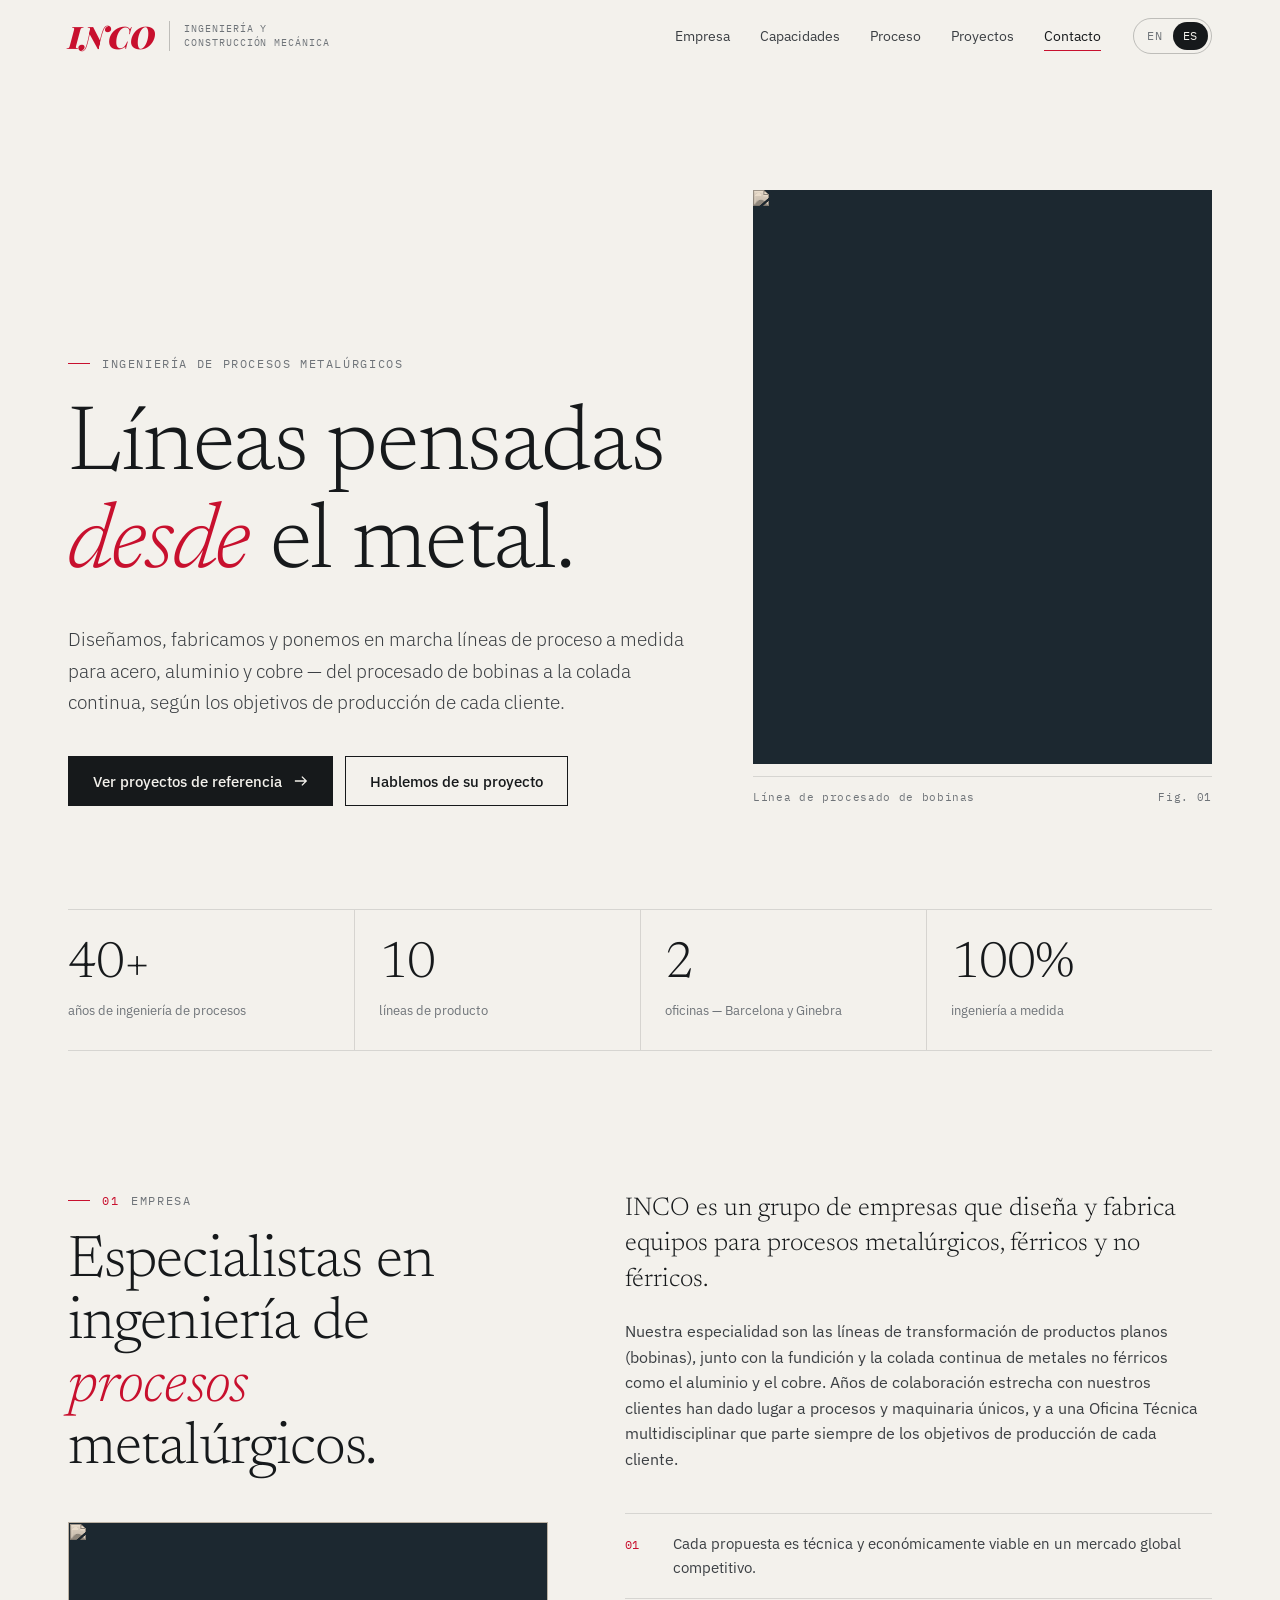
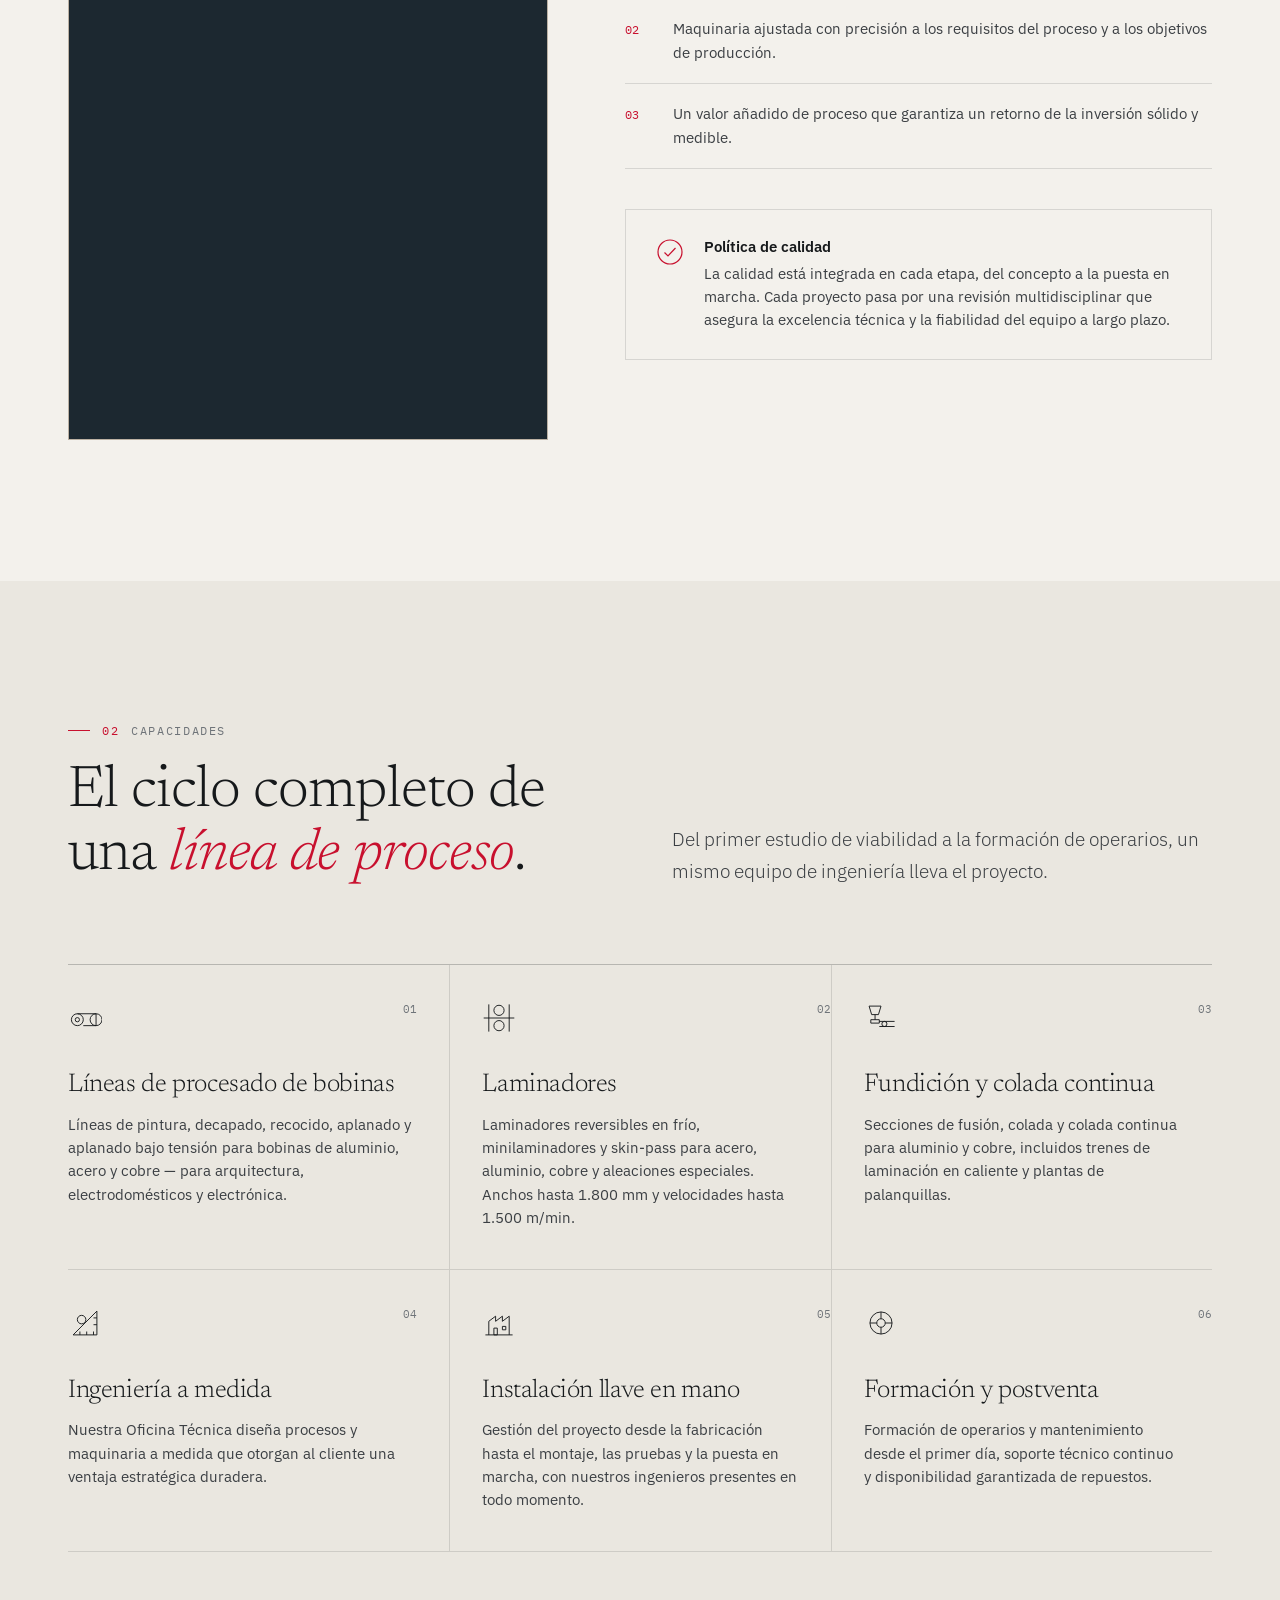
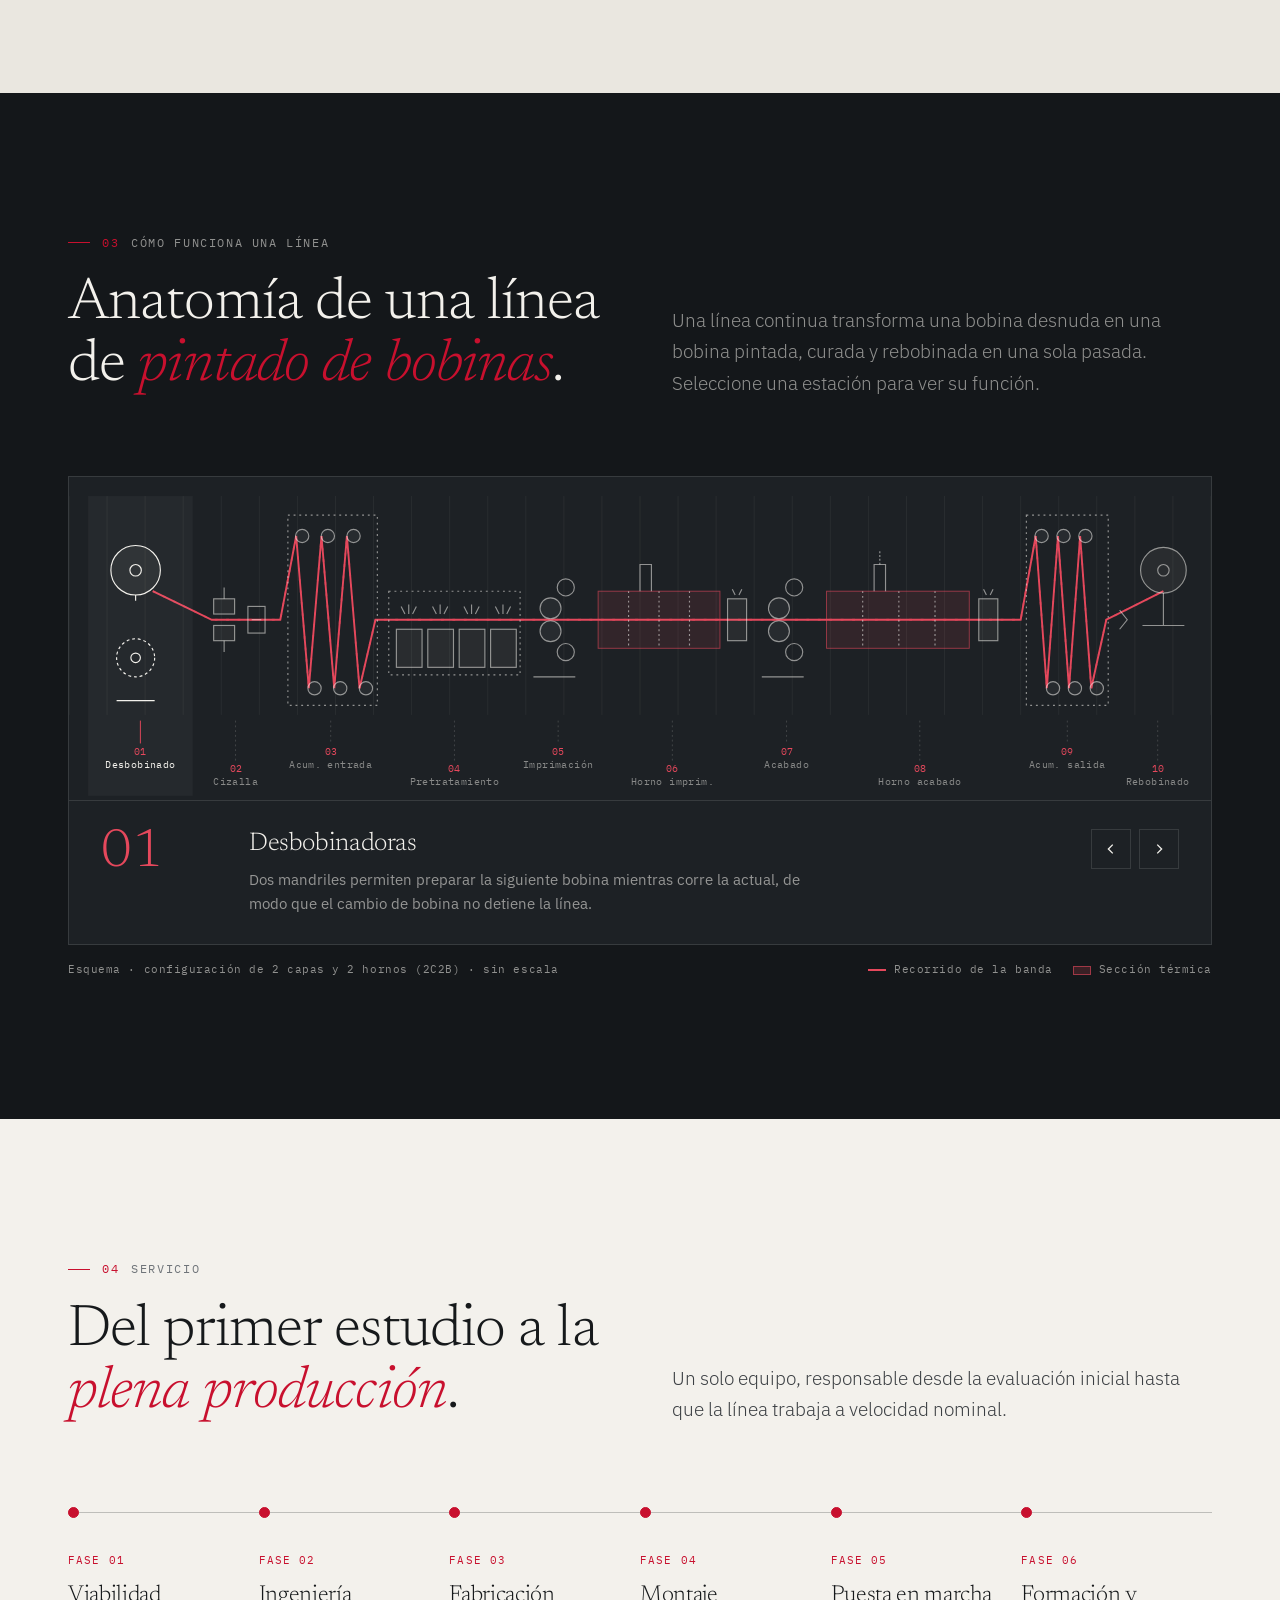
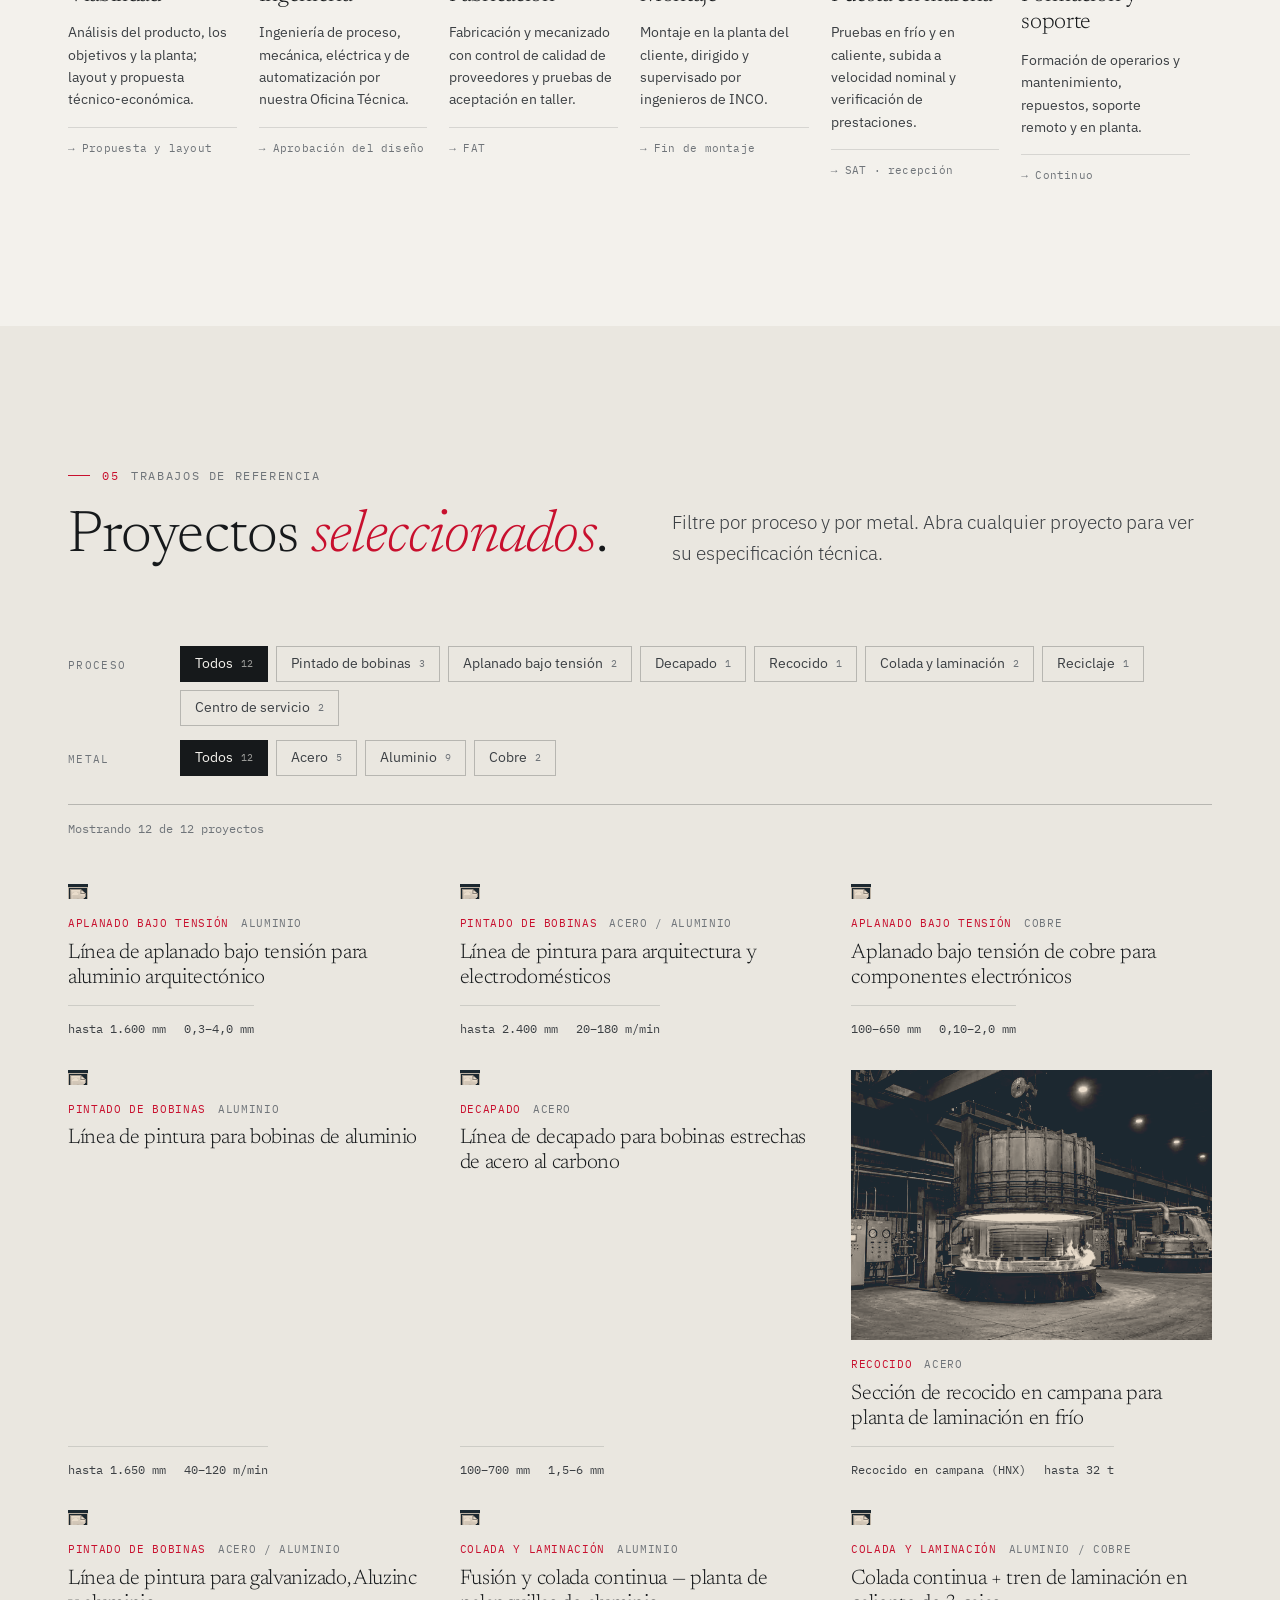
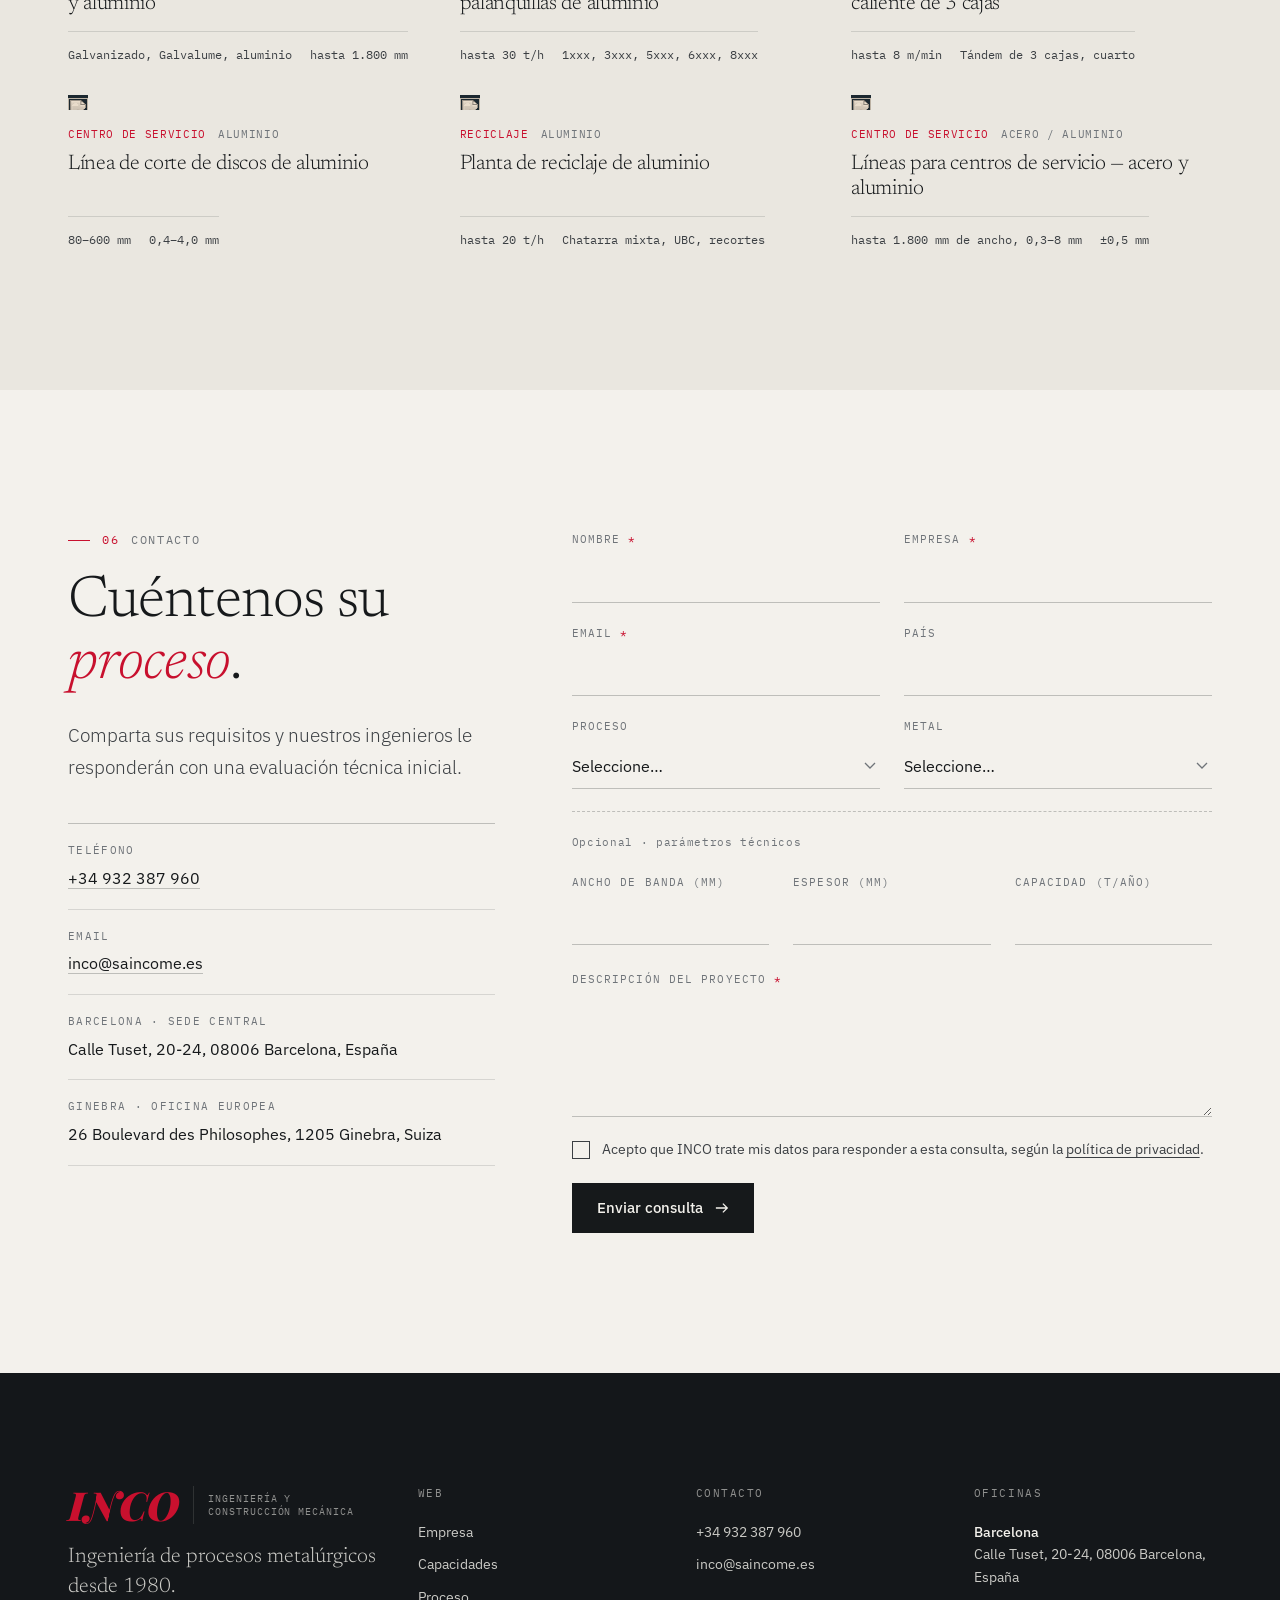
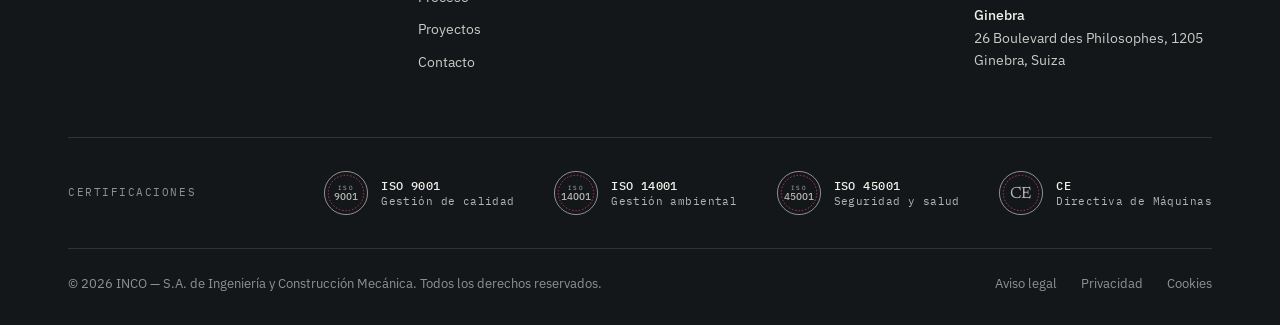
==== es/index.html @ 67f128a5 "Redesign INCO site: separate EN/ES pages, red logo, process schema, service timeline, project filter" ====
<!doctype html>
<html lang="es">
<head>
<meta charset="utf-8">
<meta name="viewport" content="width=device-width, initial-scale=1">
<title>INCO — Ingeniería de procesos metalúrgicos</title>
<meta name="description" content="INCO diseña y fabrica líneas a medida para metales férricos y no férricos: procesado de bobinas, laminación, fundición y colada continua. Barcelona · Ginebra.">
<meta name="robots" content="noindex, nofollow, noarchive">
<meta name="theme-color" content="#F3F1EC">
<meta name="author" content="S.A. de Ingeniería y Construcción Mecánica">
<link rel="alternate" hreflang="en" href="https://marcosdagama.github.io/inco-metal/">
<link rel="alternate" hreflang="es" href="https://marcosdagama.github.io/inco-metal/es/">
<link rel="alternate" hreflang="x-default" href="https://marcosdagama.github.io/inco-metal/">
<meta property="og:type" content="website">
<meta property="og:site_name" content="INCO">
<meta property="og:title" content="INCO — Ingeniería de procesos metalúrgicos">
<meta property="og:description" content="INCO diseña y fabrica líneas a medida para metales férricos y no férricos: procesado de bobinas, laminación, fundición y colada continua. Barcelona · Ginebra.">
<meta property="og:url" content="https://marcosdagama.github.io/inco-metal/es/">
<meta property="og:image" content="https://marcosdagama.github.io/inco-metal/assets/img/og.png">
<meta property="og:image:width" content="1200">
<meta property="og:image:height" content="630">
<meta property="og:locale" content="es_ES">
<meta property="og:locale:alternate" content="en_GB">
<meta name="twitter:card" content="summary_large_image">
<link rel="icon" href="../assets/img/favicon.svg" type="image/svg+xml">
<link rel="preload" href="../assets/fonts/playfair-display-latin-900-italic.woff2" as="font" type="font/woff2" crossorigin>
<link rel="preload" href="../assets/fonts/newsreader-latin-300-normal.woff2" as="font" type="font/woff2" crossorigin>
<link rel="preload" href="../assets/fonts/ibm-plex-sans-latin-400-normal.woff2" as="font" type="font/woff2" crossorigin>
<link rel="stylesheet" href="../assets/css/site.css">
</head>

<body>
<a class="sr" href="#main">Saltar al contenido</a>
<header class="hdr">
  <div class="wrap">
    <a class="brand" href="index.html" aria-label="INCO — home"><b>INCO</b><i aria-hidden="true"></i><span>Ingeniería y<br>Construcción Mecánica</span></a>
    <ul class="nav"><li><a href="#company">Empresa</a></li><li><a href="#capabilities">Capacidades</a></li><li><a href="#process">Proceso</a></li><li><a href="#projects">Proyectos</a></li><li><a href="#contact">Contacto</a></li></ul>
    <div class="lang" role="group" aria-label="Language"><a href="../index.html" hreflang="en" lang="en" data-setlang="en">EN</a><a href="#" hreflang="es" lang="es" data-setlang="es" aria-current="true">ES</a></div>
    <button class="menu-btn" aria-expanded="false" aria-label="Menú"><i></i></button>
  </div>
</header>

<main id="main">

<section class="hero" id="top">
  <div class="wrap">
    <div class="hero-grid">
      <div class="rv">
        <p class="eyebrow">Ingeniería de procesos metalúrgicos</p>
        <h1>Líneas pensadas <em>desde</em> el metal.</h1>
        <p class="lede">Diseñamos, fabricamos y ponemos en marcha líneas de proceso a medida para acero, aluminio y cobre — del procesado de bobinas a la colada continua, según los objetivos de producción de cada cliente.</p>
        <div class="cta">
          <a class="btn btn-dark" href="#projects">Ver proyectos de referencia <svg viewBox="0 0 16 16" aria-hidden="true"><path d="M1 8h13M9 3l5 5-5 5"/></svg></a>
          <a class="btn btn-line" href="#contact">Hablemos de su proyecto</a>
        </div>
      </div>
      <figure class="hero-fig rv">
        <div class="duo"><img src="https://www.meadmetals.com/hubfs/230823_MEAD-CAMP_Blog4Images_1200x628_2.jpg" alt="Línea de procesado de bobinas" fetchpriority="high"></div>
        <figcaption class="fig-cap"><span>Línea de procesado de bobinas</span><span>Fig. 01</span></figcaption>
      </figure>
    </div>
    <div class="stats rv"><div class="stat"><b>40+</b><span>años de ingeniería de procesos</span></div><div class="stat"><b>10</b><span>líneas de producto</span></div><div class="stat"><b>2</b><span>oficinas — Barcelona y Ginebra</span></div><div class="stat"><b>100%</b><span>ingeniería a medida</span></div></div>
  </div>
</section>

<section id="company">
  <div class="wrap">
    <div class="about">
      <div class="rv">
        <p class="eyebrow"><span class="n">01</span> Empresa</p>
        <h2 style="margin:22px 0 40px">Especialistas en ingeniería de <em>procesos</em> metalúrgicos.</h2>
        <div class="duo"><img src="https://images.unsplash.com/photo-1504328345606-18bbc8c9d7d1?w=1200&q=80&fit=crop" alt="" loading="lazy"></div>
      </div>
      <div class="about-txt rv">
        <p>INCO es un grupo de empresas que diseña y fabrica equipos para procesos metalúrgicos, férricos y no férricos.</p><p>Nuestra especialidad son las líneas de transformación de productos planos (bobinas), junto con la fundición y la colada continua de metales no férricos como el aluminio y el cobre. Años de colaboración estrecha con nuestros clientes han dado lugar a procesos y maquinaria únicos, y a una Oficina Técnica multidisciplinar que parte siempre de los objetivos de producción de cada cliente.</p>
        <ul class="principles"><li><span>01</span>Cada propuesta es técnica y económicamente viable en un mercado global competitivo.</li><li><span>02</span>Maquinaria ajustada con precisión a los requisitos del proceso y a los objetivos de producción.</li><li><span>03</span>Un valor añadido de proceso que garantiza un retorno de la inversión sólido y medible.</li></ul>
        <div class="quality"><svg viewBox="0 0 28 28" aria-hidden="true"><circle cx="14" cy="14" r="12"/><path d="M8.5 14.5l3.5 3.5 7.5-8"/></svg><div><h3>Política de calidad</h3><p>La calidad está integrada en cada etapa, del concepto a la puesta en marcha. Cada proyecto pasa por una revisión multidisciplinar que asegura la excelencia técnica y la fiabilidad del equipo a largo plazo.</p></div></div>
      </div>
    </div>
  </div>
</section>

<section id="capabilities" class="alt">
  <div class="wrap">
    <div class="sec-head rv">
      <div><p class="eyebrow"><span class="n">02</span> Capacidades</p><h2>El ciclo completo de una <em>línea de proceso</em>.</h2></div>
      <p class="lede">Del primer estudio de viabilidad a la formación de operarios, un mismo equipo de ingeniería lleva el proyecto.</p>
    </div>
    <div class="caps"><article class="cap rv"><span class="num">01</span><svg viewBox="0 0 40 40" aria-hidden="true"><circle cx="11" cy="22" r="7"/><circle cx="11" cy="22" r="2.5"/><path d="M11 15h22M33 15v14M18 29h15"/><circle cx="33" cy="22" r="7"/></svg><h3>Líneas de procesado de bobinas</h3><p>Líneas de pintura, decapado, recocido, aplanado y aplanado bajo tensión para bobinas de aluminio, acero y cobre — para arquitectura, electrodomésticos y electrónica.</p></article><article class="cap rv"><span class="num">02</span><svg viewBox="0 0 40 40" aria-hidden="true"><circle cx="20" cy="11" r="6"/><circle cx="20" cy="29" r="6"/><path d="M2 20h36"/><path d="M8 4v32M32 4v32"/></svg><h3>Laminadores</h3><p>Laminadores reversibles en frío, minilaminadores y skin-pass para acero, aluminio, cobre y aleaciones especiales. Anchos hasta 1.800 mm y velocidades hasta 1.500 m/min.</p></article><article class="cap rv"><span class="num">03</span><svg viewBox="0 0 40 40" aria-hidden="true"><path d="M6 6h14l-3 10H9z"/><path d="M13 16v6"/><path d="M8 22h10v4H8z"/><path d="M18 24h18M18 30h18"/><circle cx="24" cy="27" r="3"/></svg><h3>Fundición y colada continua</h3><p>Secciones de fusión, colada y colada continua para aluminio y cobre, incluidos trenes de laminación en caliente y plantas de palanquillas.</p></article><article class="cap rv"><span class="num">04</span><svg viewBox="0 0 40 40" aria-hidden="true"><path d="M6 34L34 6"/><path d="M6 34h28V6"/><path d="M14 34v-4M22 34v-4M30 34v-4M34 14h-4M34 22h-4"/><circle cx="16" cy="16" r="5"/></svg><h3>Ingeniería a medida</h3><p>Nuestra Oficina Técnica diseña procesos y maquinaria a medida que otorgan al cliente una ventaja estratégica duradera.</p></article><article class="cap rv"><span class="num">05</span><svg viewBox="0 0 40 40" aria-hidden="true"><path d="M4 34h32"/><path d="M8 34V18l8-6v6l8-6v6l8-6v22"/><path d="M14 26h4v8h-4zM24 24h4v4h-4z"/></svg><h3>Instalación llave en mano</h3><p>Gestión del proyecto desde la fabricación hasta el montaje, las pruebas y la puesta en marcha, con nuestros ingenieros presentes en todo momento.</p></article><article class="cap rv"><span class="num">06</span><svg viewBox="0 0 40 40" aria-hidden="true"><circle cx="20" cy="20" r="13"/><circle cx="20" cy="20" r="5"/><path d="M20 7v8M20 25v8M7 20h8M25 20h8"/></svg><h3>Formación y postventa</h3><p>Formación de operarios y mantenimiento desde el primer día, soporte técnico continuo y disponibilidad garantizada de repuestos.</p></article></div>
  </div>
</section>

<section id="process" class="dark">
  <div class="wrap">
    <div class="sec-head rv">
      <div><p class="eyebrow"><span class="n">03</span> Cómo funciona una línea</p><h2>Anatomía de una línea de <em>pintado de bobinas</em>.</h2></div>
      <p class="lede">Una línea continua transforma una bobina desnuda en una bobina pintada, curada y rebobinada en una sola pasada. Seleccione una estación para ver su función.</p>
    </div>
    <div class="schema-wrap rv">
      <div class="schema-scroll">
<svg class="schema" viewBox="0 0 1200 340" role="group" aria-label="Anatomía de una línea de pintado de bobinas.">
<line class="grid" x1="0" y1="20" x2="0" y2="250"/>
<line class="grid" x1="40" y1="20" x2="40" y2="250"/>
<line class="grid" x1="80" y1="20" x2="80" y2="250"/>
<line class="grid" x1="120" y1="20" x2="120" y2="250"/>
<line class="grid" x1="160" y1="20" x2="160" y2="250"/>
<line class="grid" x1="200" y1="20" x2="200" y2="250"/>
<line class="grid" x1="240" y1="20" x2="240" y2="250"/>
<line class="grid" x1="280" y1="20" x2="280" y2="250"/>
<line class="grid" x1="320" y1="20" x2="320" y2="250"/>
<line class="grid" x1="360" y1="20" x2="360" y2="250"/>
<line class="grid" x1="400" y1="20" x2="400" y2="250"/>
<line class="grid" x1="440" y1="20" x2="440" y2="250"/>
<line class="grid" x1="480" y1="20" x2="480" y2="250"/>
<line class="grid" x1="520" y1="20" x2="520" y2="250"/>
<line class="grid" x1="560" y1="20" x2="560" y2="250"/>
<line class="grid" x1="600" y1="20" x2="600" y2="250"/>
<line class="grid" x1="640" y1="20" x2="640" y2="250"/>
<line class="grid" x1="680" y1="20" x2="680" y2="250"/>
<line class="grid" x1="720" y1="20" x2="720" y2="250"/>
<line class="grid" x1="760" y1="20" x2="760" y2="250"/>
<line class="grid" x1="800" y1="20" x2="800" y2="250"/>
<line class="grid" x1="840" y1="20" x2="840" y2="250"/>
<line class="grid" x1="880" y1="20" x2="880" y2="250"/>
<line class="grid" x1="920" y1="20" x2="920" y2="250"/>
<line class="grid" x1="960" y1="20" x2="960" y2="250"/>
<line class="grid" x1="1000" y1="20" x2="1000" y2="250"/>
<line class="grid" x1="1040" y1="20" x2="1040" y2="250"/>
<line class="grid" x1="1080" y1="20" x2="1080" y2="250"/>
<line class="grid" x1="1120" y1="20" x2="1120" y2="250"/>
<line class="grid" x1="1160" y1="20" x2="1160" y2="250"/>
<line class="grid" x1="1200" y1="20" x2="1200" y2="250"/>
<path class="strip" d="M88,120 L150,150 L222,150 L238.7,62 L252.0,222 L265.3,62 L278.7,222 L292.0,62 L305.3,222 L322,150 L1000,150 L1015.8,62 L1027.5,222 L1039.2,62 L1050.8,222 L1062.5,62 L1074.2,222 L1090,150 L1150,120"/>
<path class="strip flow" d="M88,120 L150,150 L222,150 L238.7,62 L252.0,222 L265.3,62 L278.7,222 L292.0,62 L305.3,222 L322,150 L1000,150 L1015.8,62 L1027.5,222 L1039.2,62 L1050.8,222 L1062.5,62 L1074.2,222 L1090,150 L1150,120" stroke="#F3F1EC" stroke-opacity=".55" stroke-width="1.2"/>
<g class="st" tabindex="0" role="button" aria-pressed="false" data-name="Desbobinadoras" data-desc="Dos mandriles permiten preparar la siguiente bobina mientras corre la actual, de modo que el cambio de bobina no detiene la línea." aria-label="01. Desbobinadoras">
<rect class="hit" x="20" y="20" width="110" height="315"/>
<circle class="mach fill" cx="70" cy="98" r="26"/><circle class="mach" cx="70" cy="98" r="6"/><circle class="mach" cx="70" cy="190" r="20" stroke-dasharray="3 3"/><circle class="mach" cx="70" cy="190" r="5"/><path class="mach" d="M50,235 h40 M70,124 v6"/>
<line class="tick" x1="75.0" y1="256" x2="75.0" y2="280"/>
<text class="lbl-n" x="75.0" y="292" text-anchor="middle">01</text>
<text class="lbl" x="75.0" y="306" text-anchor="middle">Desbobinado</text>
</g>
<g class="st" tabindex="0" role="button" aria-pressed="false" data-name="Cizalla y unión" data-desc="La cola de una bobina se recorta y se une a la cabeza de la siguiente, creando una banda continua." aria-label="02. Cizalla y unión">
<rect class="hit" x="130" y="20" width="90" height="315"/>
<rect class="mach fill" x="152" y="128" width="22" height="16"/><rect class="mach fill" x="152" y="156" width="22" height="16"/><path class="mach" d="M163,116 v12 M163,172 v12"/><rect class="mach" x="188" y="136" width="18" height="28"/><path class="mach" d="M192,150 h10"/>
<line class="tick" x1="175.0" y1="256" x2="175.0" y2="298"/>
<text class="lbl-n" x="175.0" y="310" text-anchor="middle">02</text>
<text class="lbl" x="175.0" y="324" text-anchor="middle">Cizalla</text>
</g>
<g class="st" tabindex="0" role="button" aria-pressed="false" data-name="Acumulador de entrada" data-desc="Un almacén vertical de banda se llena durante la marcha y se vacía en los cambios de bobina, manteniendo constante la velocidad de proceso." aria-label="03. Acumulador de entrada">
<rect class="hit" x="220" y="20" width="110" height="315"/>
<rect class="mach" x="230" y="40" width="94" height="200" stroke-dasharray="2 4"/><circle class="mach fill" cx="245" cy="62" r="7"/><circle class="mach fill" cx="272" cy="62" r="7"/><circle class="mach fill" cx="299" cy="62" r="7"/><circle class="mach fill" cx="258" cy="222" r="7"/><circle class="mach fill" cx="285" cy="222" r="7"/><circle class="mach fill" cx="312" cy="222" r="7"/>
<line class="tick" x1="275.0" y1="256" x2="275.0" y2="280"/>
<text class="lbl-n" x="275.0" y="292" text-anchor="middle">03</text>
<text class="lbl" x="275.0" y="306" text-anchor="middle">Acum. entrada</text>
</g>
<g class="st" tabindex="0" role="button" aria-pressed="false" data-name="Limpieza y pretratamiento" data-desc="Desengrase alcalino, aclarado y capa de conversión química preparan la superficie para la adherencia de la pintura y la resistencia a la corrosión." aria-label="04. Limpieza y pretratamiento">
<rect class="hit" x="330" y="20" width="150" height="315"/>
<rect class="mach" x="336" y="120" width="138" height="88" stroke-dasharray="2 4"/><rect class="mach fill" x="344" y="160" width="27" height="40"/><path class="mach" d="M349,136 l4,8 M357,134 v10 M365,136 l-4,8"/><rect class="mach fill" x="377" y="160" width="27" height="40"/><path class="mach" d="M382,136 l4,8 M390,134 v10 M398,136 l-4,8"/><rect class="mach fill" x="410" y="160" width="27" height="40"/><path class="mach" d="M415,136 l4,8 M423,134 v10 M431,136 l-4,8"/><rect class="mach fill" x="443" y="160" width="27" height="40"/><path class="mach" d="M448,136 l4,8 M456,134 v10 M464,136 l-4,8"/>
<line class="tick" x1="405.0" y1="256" x2="405.0" y2="298"/>
<text class="lbl-n" x="405.0" y="310" text-anchor="middle">04</text>
<text class="lbl" x="405.0" y="324" text-anchor="middle">Pretratamiento</text>
</g>
<g class="st" tabindex="0" role="button" aria-pressed="false" data-name="Recubridor de imprimación" data-desc="Los recubridores de rodillos aplican imprimación en la cara superior y backer en el reverso, con espesor de película controlado." aria-label="05. Recubridor de imprimación">
<rect class="hit" x="480" y="20" width="68" height="315"/>
<circle class="mach fill" cx="506" cy="138" r="11"/><circle class="mach" cx="522" cy="116" r="9"/><circle class="mach fill" cx="506" cy="162" r="11"/><circle class="mach" cx="522" cy="184" r="9"/><path class="mach" d="M488,210 h44"/>
<line class="tick" x1="514.0" y1="256" x2="514.0" y2="280"/>
<text class="lbl-n" x="514.0" y="292" text-anchor="middle">05</text>
<text class="lbl" x="514.0" y="306" text-anchor="middle">Imprimación</text>
</g>
<g class="st" tabindex="0" role="button" aria-pressed="false" data-name="Horno de imprimación y enfriamiento" data-desc="Las zonas de convección curan la imprimación hasta una temperatura de metal precisa; después, un enfriamiento por agua baja la temperatura de la banda." aria-label="06. Horno de imprimación y enfriamiento">
<rect class="hit" x="548" y="20" width="172" height="315"/>
<rect class="heat" x="556" y="120" width="128" height="60"/><path class="mach" d="M588,120 v60" stroke-dasharray="2 3"/><path class="mach" d="M620,120 v60" stroke-dasharray="2 3"/><path class="mach" d="M652,120 v60" stroke-dasharray="2 3"/><rect class="mach fill" x="692" y="128" width="20" height="44"/><path class="mach" d="M697,118 l3,6 M707,118 l-3,6"/><path class="mach" d="M600,120 v-28 h12 v28" />
<line class="tick" x1="634.0" y1="256" x2="634.0" y2="298"/>
<text class="lbl-n" x="634.0" y="310" text-anchor="middle">06</text>
<text class="lbl" x="634.0" y="324" text-anchor="middle">Horno imprim.</text>
</g>
<g class="st" tabindex="0" role="button" aria-pressed="false" data-name="Recubridor de acabado" data-desc="Se aplica la capa de acabado, con cambio rápido de color para reducir las paradas entre pedidos." aria-label="07. Recubridor de acabado">
<rect class="hit" x="720" y="20" width="68" height="315"/>
<circle class="mach fill" cx="746" cy="138" r="11"/><circle class="mach" cx="762" cy="116" r="9"/><circle class="mach fill" cx="746" cy="162" r="11"/><circle class="mach" cx="762" cy="184" r="9"/><path class="mach" d="M728,210 h44"/>
<line class="tick" x1="754.0" y1="256" x2="754.0" y2="280"/>
<text class="lbl-n" x="754.0" y="292" text-anchor="middle">07</text>
<text class="lbl" x="754.0" y="306" text-anchor="middle">Acabado</text>
</g>
<g class="st" tabindex="0" role="button" aria-pressed="false" data-name="Horno de acabado y enfriamiento" data-desc="Curado final, enfriamiento y secado. La incineración de humos recupera energía para los hornos." aria-label="08. Horno de acabado y enfriamiento">
<rect class="hit" x="788" y="20" width="212" height="315"/>
<rect class="heat" x="796" y="120" width="150" height="60"/><path class="mach" d="M834,120 v60" stroke-dasharray="2 3"/><path class="mach" d="M872,120 v60" stroke-dasharray="2 3"/><path class="mach" d="M910,120 v60" stroke-dasharray="2 3"/><rect class="mach fill" x="956" y="128" width="20" height="44"/><path class="mach" d="M961,118 l3,6 M971,118 l-3,6"/><path class="mach" d="M846,120 v-28 h12 v28" /><path class="mach" d="M852,92 v-14" stroke-dasharray="2 2"/>
<line class="tick" x1="894.0" y1="256" x2="894.0" y2="298"/>
<text class="lbl-n" x="894.0" y="310" text-anchor="middle">08</text>
<text class="lbl" x="894.0" y="324" text-anchor="middle">Horno acabado</text>
</g>
<g class="st" tabindex="0" role="button" aria-pressed="false" data-name="Acumulador de salida e inspección" data-desc="Amortigua la banda durante el corte de bobina, con inspección superficial y laminado opcional de film protector." aria-label="09. Acumulador de salida e inspección">
<rect class="hit" x="1000" y="20" width="98" height="315"/>
<rect class="mach" x="1006" y="40" width="86" height="200" stroke-dasharray="2 4"/><circle class="mach fill" cx="1022" cy="62" r="7"/><circle class="mach fill" cx="1045" cy="62" r="7"/><circle class="mach fill" cx="1068" cy="62" r="7"/><circle class="mach fill" cx="1034" cy="222" r="7"/><circle class="mach fill" cx="1057" cy="222" r="7"/><circle class="mach fill" cx="1080" cy="222" r="7"/>
<line class="tick" x1="1049.0" y1="256" x2="1049.0" y2="280"/>
<text class="lbl-n" x="1049.0" y="292" text-anchor="middle">09</text>
<text class="lbl" x="1049.0" y="306" text-anchor="middle">Acum. salida</text>
</g>
<g class="st" tabindex="0" role="button" aria-pressed="false" data-name="Rebobinadora" data-desc="La banda se corta al peso de bobina pedido y se rebobina, lista para embalaje y expedición." aria-label="10. Rebobinadora">
<rect class="hit" x="1098" y="20" width="92" height="315"/>
<path class="mach" d="M1104,140 l8,10 l-8,10"/><circle class="mach fill" cx="1150" cy="98" r="24"/><circle class="mach" cx="1150" cy="98" r="6"/><path class="mach" d="M1128,156 h44 M1150,122 v34"/>
<line class="tick" x1="1144.0" y1="256" x2="1144.0" y2="298"/>
<text class="lbl-n" x="1144.0" y="310" text-anchor="middle">10</text>
<text class="lbl" x="1144.0" y="324" text-anchor="middle">Rebobinado</text>
</g>
</svg>
      </div>
      <div class="schema-panel" aria-live="polite">
        <div class="pn">01</div>
        <div><h3>Desbobinadoras</h3><p>Dos mandriles permiten preparar la siguiente bobina mientras corre la actual, de modo que el cambio de bobina no detiene la línea.</p></div>
        <div class="schema-nav">
          <button type="button" data-schema="prev" aria-label="Estación anterior"><svg viewBox="0 0 16 16" aria-hidden="true"><path d="M10 3L5 8l5 5"/></svg></button>
          <button type="button" data-schema="next" aria-label="Estación siguiente"><svg viewBox="0 0 16 16" aria-hidden="true"><path d="M6 3l5 5-5 5"/></svg></button>
        </div>
      </div>
    </div>
    <div class="schema-note"><span>Esquema · configuración de 2 capas y 2 hornos (2C2B) · sin escala</span>
      <span class="legend"><span><i></i>Recorrido de la banda</span><span><i class="h"></i>Sección térmica</span></span></div>
  </div>
</section>

<section id="service">
  <div class="wrap">
    <div class="sec-head rv">
      <div><p class="eyebrow"><span class="n">04</span> Servicio</p><h2>Del primer estudio a la <em>plena producción</em>.</h2></div>
      <p class="lede">Un solo equipo, responsable desde la evaluación inicial hasta que la línea trabaja a velocidad nominal.</p>
    </div>
    <ol class="timeline"><li><span class="ph">Fase 01</span><h3>Viabilidad</h3><p>Análisis del producto, los objetivos y la planta; layout y propuesta técnico-económica.</p><span class="out">→ Propuesta y layout</span></li><li><span class="ph">Fase 02</span><h3>Ingeniería</h3><p>Ingeniería de proceso, mecánica, eléctrica y de automatización por nuestra Oficina Técnica.</p><span class="out">→ Aprobación del diseño</span></li><li><span class="ph">Fase 03</span><h3>Fabricación</h3><p>Fabricación y mecanizado con control de calidad de proveedores y pruebas de aceptación en taller.</p><span class="out">→ FAT</span></li><li><span class="ph">Fase 04</span><h3>Montaje</h3><p>Montaje en la planta del cliente, dirigido y supervisado por ingenieros de INCO.</p><span class="out">→ Fin de montaje</span></li><li><span class="ph">Fase 05</span><h3>Puesta en marcha</h3><p>Pruebas en frío y en caliente, subida a velocidad nominal y verificación de prestaciones.</p><span class="out">→ SAT · recepción</span></li><li><span class="ph">Fase 06</span><h3>Formación y soporte</h3><p>Formación de operarios y mantenimiento, repuestos, soporte remoto y en planta.</p><span class="out">→ Continuo</span></li></ol>
  </div>
</section>

<section id="projects" class="alt">
  <div class="wrap">
    <div class="sec-head rv">
      <div><p class="eyebrow"><span class="n">05</span> Trabajos de referencia</p><h2>Proyectos <em>seleccionados</em>.</h2></div>
      <p class="lede">Filtre por proceso y por metal. Abra cualquier proyecto para ver su especificación técnica.</p>
    </div>
    <div class="filters" role="group" aria-label="Filters">
      <div class="frow-f"><span class="flab">Proceso</span><div class="chips"><button type="button" class="chip" data-key="process" data-val="all" aria-pressed="true">Todos <sup></sup></button><button type="button" class="chip" data-key="process" data-val="painting" aria-pressed="false">Pintado de bobinas <sup></sup></button><button type="button" class="chip" data-key="process" data-val="levelling" aria-pressed="false">Aplanado bajo tensión <sup></sup></button><button type="button" class="chip" data-key="process" data-val="pickling" aria-pressed="false">Decapado <sup></sup></button><button type="button" class="chip" data-key="process" data-val="annealing" aria-pressed="false">Recocido <sup></sup></button><button type="button" class="chip" data-key="process" data-val="casting" aria-pressed="false">Colada y laminación <sup></sup></button><button type="button" class="chip" data-key="process" data-val="recycling" aria-pressed="false">Reciclaje <sup></sup></button><button type="button" class="chip" data-key="process" data-val="service" aria-pressed="false">Centro de servicio <sup></sup></button></div></div>
      <div class="frow-f"><span class="flab">Metal</span><div class="chips"><button type="button" class="chip" data-key="metal" data-val="all" aria-pressed="true">Todos <sup></sup></button><button type="button" class="chip" data-key="metal" data-val="steel" aria-pressed="false">Acero <sup></sup></button><button type="button" class="chip" data-key="metal" data-val="aluminium" aria-pressed="false">Aluminio <sup></sup></button><button type="button" class="chip" data-key="metal" data-val="copper" aria-pressed="false">Cobre <sup></sup></button></div></div>
    </div>
    <div class="fstatus"><span id="fcount" aria-live="polite"></span><button type="button" id="freset" hidden>Quitar filtros</button></div>
    <div class="pgrid" id="pgrid"><button type="button" class="pc" data-id="p01" data-process="levelling" data-metal="aluminium"><div class="duo"><img src="https://www.intocast.de/wp-content/uploads/2023/03/into-products-refractories-aluminium.png" alt="" loading="lazy"></div><div class="meta"><span class="pr">Aplanado bajo tensión</span><span>Aluminio</span></div><h3>Línea de aplanado bajo tensión para aluminio arquitectónico</h3><div class="key"><span>hasta 1.600 mm</span><span>0,3–4,0 mm</span></div></button><button type="button" class="pc" data-id="p02" data-process="painting" data-metal="steel aluminium"><div class="duo"><img src="https://cdn.shortpixel.ai/spai/q_lossy+w_1200+to_webp+ret_img/alucoatuniversal.com/wp-content/uploads/2025/03/Types-of-aluminum-coil-coating.jpg" alt="" loading="lazy"></div><div class="meta"><span class="pr">Pintado de bobinas</span><span>Acero / Aluminio</span></div><h3>Línea de pintura para arquitectura y electrodomésticos</h3><div class="key"><span>hasta 2.400 mm</span><span>20–180 m/min</span></div></button><button type="button" class="pc" data-id="p03" data-process="levelling" data-metal="copper"><div class="duo"><img src="https://almetals.com/getfile/d6492474-c916-4ee2-87ee-db33a0c7d203/Copper.aspx" alt="" loading="lazy"></div><div class="meta"><span class="pr">Aplanado bajo tensión</span><span>Cobre</span></div><h3>Aplanado bajo tensión de cobre para componentes electrónicos</h3><div class="key"><span>100–650 mm</span><span>0,10–2,0 mm</span></div></button><button type="button" class="pc" data-id="p04" data-process="painting" data-metal="aluminium"><div class="duo"><img src="https://www.sa-inco.com/en_US/media/b920b3982726a905c67471fb184bdf6e.cms_1_1024_1_1024__/line-paint-galvanized-steel-coil,-aluminum-aluzinc.JPG" alt="" loading="lazy"></div><div class="meta"><span class="pr">Pintado de bobinas</span><span>Aluminio</span></div><h3>Línea de pintura para bobinas de aluminio</h3><div class="key"><span>hasta 1.650 mm</span><span>40–120 m/min</span></div></button><button type="button" class="pc" data-id="p05" data-process="pickling" data-metal="steel"><div class="duo"><img src="https://www.clecim.com/wp-content/uploads/2025/08/clecim-lines-stainless-annealing-picking-lines-3.jpg" alt="" loading="lazy"></div><div class="meta"><span class="pr">Decapado</span><span>Acero</span></div><h3>Línea de decapado para bobinas estrechas de acero al carbono</h3><div class="key"><span>100–700 mm</span><span>1,5–6 mm</span></div></button><button type="button" class="pc" data-id="p06" data-process="annealing" data-metal="steel"><div class="duo"><img src="../assets/img/bell-annealing.jpg" alt="" loading="lazy"></div><div class="meta"><span class="pr">Recocido</span><span>Acero</span></div><h3>Sección de recocido en campana para planta de laminación en frío</h3><div class="key"><span>Recocido en campana (HNX)</span><span>hasta 32 t</span></div></button><button type="button" class="pc" data-id="p07" data-process="painting" data-metal="steel aluminium"><div class="duo"><img src="https://www.sa-inco.com/en_US/media/b920b3982726a905c67471fb184bdf6e.cms_1_1024_1_1024__/line-paint-galvanized-steel-coil,-aluminum-aluzinc.JPG" alt="" loading="lazy"></div><div class="meta"><span class="pr">Pintado de bobinas</span><span>Acero / Aluminio</span></div><h3>Línea de pintura para galvanizado, Aluzinc y aluminio</h3><div class="key"><span>Galvanizado, Galvalume, aluminio</span><span>hasta 1.800 mm</span></div></button><button type="button" class="pc" data-id="p08" data-process="casting" data-metal="aluminium"><div class="duo"><img src="https://images.unsplash.com/photo-1504328345606-18bbc8c9d7d1?w=1000&q=80&fit=crop" alt="" loading="lazy"></div><div class="meta"><span class="pr">Colada y laminación</span><span>Aluminio</span></div><h3>Fusión y colada continua — planta de palanquillas de aluminio</h3><div class="key"><span>hasta 30 t/h</span><span>1xxx, 3xxx, 5xxx, 6xxx, 8xxx</span></div></button><button type="button" class="pc" data-id="p09" data-process="casting" data-metal="aluminium copper"><div class="duo"><img src="https://www.intocast.de/wp-content/uploads/2023/03/into-products-refractories-aluminium.png" alt="" loading="lazy"></div><div class="meta"><span class="pr">Colada y laminación</span><span>Aluminio / Cobre</span></div><h3>Colada continua + tren de laminación en caliente de 3 cajas</h3><div class="key"><span>hasta 8 m/min</span><span>Tándem de 3 cajas, cuarto</span></div></button><button type="button" class="pc" data-id="p10" data-process="service" data-metal="aluminium"><div class="duo"><img src="https://cdn.shortpixel.ai/spai/q_lossy+w_1200+to_webp+ret_img/alucoatuniversal.com/wp-content/uploads/2025/03/Types-of-aluminum-coil-coating.jpg" alt="" loading="lazy"></div><div class="meta"><span class="pr">Centro de servicio</span><span>Aluminio</span></div><h3>Línea de corte de discos de aluminio</h3><div class="key"><span>80–600 mm</span><span>0,4–4,0 mm</span></div></button><button type="button" class="pc" data-id="p11" data-process="recycling" data-metal="aluminium"><div class="duo"><img src="https://www.meadmetals.com/hubfs/230823_MEAD-CAMP_Blog4Images_1200x628_2.jpg" alt="" loading="lazy"></div><div class="meta"><span class="pr">Reciclaje</span><span>Aluminio</span></div><h3>Planta de reciclaje de aluminio</h3><div class="key"><span>hasta 20 t/h</span><span>Chatarra mixta, UBC, recortes</span></div></button><button type="button" class="pc" data-id="p12" data-process="service" data-metal="steel aluminium"><div class="duo"><img src="https://www.clecim.com/wp-content/uploads/2025/08/clecim-lines-stainless-annealing-picking-lines-3.jpg" alt="" loading="lazy"></div><div class="meta"><span class="pr">Centro de servicio</span><span>Acero / Aluminio</span></div><h3>Líneas para centros de servicio — acero y aluminio</h3><div class="key"><span>hasta 1.800 mm de ancho, 0,3–8 mm</span><span>±0,5 mm</span></div></button><p class="empty" id="fempty" hidden>Ningún proyecto coincide con esta combinación.</p></div>
  </div>
</section>

<section id="contact">
  <div class="wrap">
    <div class="contact">
      <div class="cinfo rv">
        <p class="eyebrow"><span class="n">06</span> Contacto</p>
        <h2 style="margin:22px 0 24px">Cuéntenos su <em>proceso</em>.</h2>
        <p class="lede">Comparta sus requisitos y nuestros ingenieros le responderán con una evaluación técnica inicial.</p>
        <dl>
          <div><dt>Teléfono</dt><dd><a href="tel:+34932387960">+34 932 387 960</a></dd></div>
          <div><dt>Email</dt><dd><a href="mailto:inco@saincome.es">inco@saincome.es</a></dd></div>
          <div><dt>Barcelona · Sede central</dt><dd>Calle Tuset, 20-24, 08006 Barcelona, España</dd></div>
          <div><dt>Ginebra · Oficina europea</dt><dd>26 Boulevard des Philosophes, 1205 Ginebra, Suiza</dd></div>
        </dl>
      </div>
      <form class="form rv" id="enquiry" data-key="" novalidate>
        <input type="hidden" name="subject" value="Nueva consulta — web INCO">
        <input type="hidden" name="from_name" value="INCO website">
        <input type="hidden" name="language" value="es">
        <input type="checkbox" name="botcheck" class="hp" tabindex="-1" autocomplete="off" aria-hidden="true">
        <div class="fld"><label for="f-name">Nombre <i aria-hidden="true">*</i></label><input id="f-name" name="name" required autocomplete="name"></div>
        <div class="fld"><label for="f-company">Empresa <i aria-hidden="true">*</i></label><input id="f-company" name="company" required autocomplete="organization"></div>
        <div class="fld"><label for="f-email">Email <i aria-hidden="true">*</i></label><input id="f-email" type="email" name="email" required autocomplete="email"></div>
        <div class="fld"><label for="f-country">País</label><input id="f-country" name="country" autocomplete="country-name"></div>
        <div class="fld"><label for="f-process">Proceso</label><select id="f-process" name="process"><option value="">Seleccione…</option><option value="painting">Pintado de bobinas</option><option value="levelling">Aplanado bajo tensión</option><option value="pickling">Decapado</option><option value="annealing">Recocido</option><option value="casting">Colada y laminación</option><option value="recycling">Reciclaje</option><option value="service">Centro de servicio</option><option value="rolling">Laminador</option><option value="other">Otro</option></select></div>
        <div class="fld"><label for="f-metal">Metal</label><select id="f-metal" name="metal"><option value="">Seleccione…</option><option value="steel">Acero</option><option value="aluminium">Aluminio</option><option value="copper">Cobre</option><option value="other">Otro</option></select></div>
        <div class="tech">
          <span class="tl">Opcional · parámetros técnicos</span>
          <div class="fld"><label for="f-width">Ancho de banda (mm)</label><input id="f-width" name="strip_width_mm" inputmode="decimal"></div>
          <div class="fld"><label for="f-thick">Espesor (mm)</label><input id="f-thick" name="thickness_mm" inputmode="decimal"></div>
          <div class="fld"><label for="f-cap">Capacidad (t/año)</label><input id="f-cap" name="capacity_t_year" inputmode="decimal"></div>
        </div>
        <div class="fld full"><label for="f-msg">Descripción del proyecto <i aria-hidden="true">*</i></label><textarea id="f-msg" name="message" required></textarea></div>
        <label class="consent"><input type="checkbox" name="privacy_consent" value="yes" required> <span>Acepto que INCO trate mis datos para responder a esta consulta, según la <a href="legal/index.html#privacy">política de privacidad</a>.</span></label>
        <div class="fsend"><button class="btn btn-dark" type="submit">Enviar consulta <svg viewBox="0 0 16 16" aria-hidden="true"><path d="M1 8h13M9 3l5 5-5 5"/></svg></button><p class="fmsg" role="status"></p></div>
      </form>
    </div>
  </div>
</section>
</main>
<footer class="ftr">
  <div class="wrap">
    <div class="ftop">
      <div>
        <a class="brand" href="index.html" aria-label="INCO"><b>INCO</b><i aria-hidden="true"></i><span>Ingeniería y<br>Construcción Mecánica</span></a>
        <p class="ftag">Ingeniería de procesos metalúrgicos desde 1980.</p>
      </div>
      <div><h4>Web</h4><ul><li><a href="#company">Empresa</a></li><li><a href="#capabilities">Capacidades</a></li><li><a href="#process">Proceso</a></li><li><a href="#projects">Proyectos</a></li><li><a href="#contact">Contacto</a></li></ul></div>
      <div><h4>Contacto</h4><ul>
        <li><a href="tel:+34932387960">+34 932 387 960</a></li>
        <li><a href="mailto:inco@saincome.es">inco@saincome.es</a></li>
      </ul></div>
      <div><h4>Oficinas</h4>
        <address><b>Barcelona</b>Calle Tuset, 20-24, 08006 Barcelona, España</address>
        <address><b>Ginebra</b>26 Boulevard des Philosophes, 1205 Ginebra, Suiza</address>
      </div>
    </div>
    <!-- Certification seals: PENDING CONFIRMATION of INCO's actual certificates -->
    <div class="certs"><span class="ct">Certificaciones</span><div class="seal" title="ISO 9001"><svg viewBox="0 0 48 48" aria-hidden="true"><circle cx="24" cy="24" r="22.5" fill="none" stroke="currentColor" stroke-width=".8"/><circle cx="24" cy="24" r="18.5" fill="none" stroke="#E5485C" stroke-width=".8" stroke-dasharray="1.5 2"/><text x="24" y="21" text-anchor="middle" font-family="Plex Mono, monospace" font-size="6.5" fill="currentColor" letter-spacing="1.2">ISO</text><text x="24" y="31" text-anchor="middle" font-family="Plex, sans-serif" font-size="10" font-weight="500" fill="currentColor">9001</text></svg><span><b>ISO 9001</b>Gestión de calidad</span></div><div class="seal" title="ISO 14001"><svg viewBox="0 0 48 48" aria-hidden="true"><circle cx="24" cy="24" r="22.5" fill="none" stroke="currentColor" stroke-width=".8"/><circle cx="24" cy="24" r="18.5" fill="none" stroke="#E5485C" stroke-width=".8" stroke-dasharray="1.5 2"/><text x="24" y="21" text-anchor="middle" font-family="Plex Mono, monospace" font-size="6.5" fill="currentColor" letter-spacing="1.2">ISO</text><text x="24" y="31" text-anchor="middle" font-family="Plex, sans-serif" font-size="10" font-weight="500" fill="currentColor">14001</text></svg><span><b>ISO 14001</b>Gestión ambiental</span></div><div class="seal" title="ISO 45001"><svg viewBox="0 0 48 48" aria-hidden="true"><circle cx="24" cy="24" r="22.5" fill="none" stroke="currentColor" stroke-width=".8"/><circle cx="24" cy="24" r="18.5" fill="none" stroke="#E5485C" stroke-width=".8" stroke-dasharray="1.5 2"/><text x="24" y="21" text-anchor="middle" font-family="Plex Mono, monospace" font-size="6.5" fill="currentColor" letter-spacing="1.2">ISO</text><text x="24" y="31" text-anchor="middle" font-family="Plex, sans-serif" font-size="10" font-weight="500" fill="currentColor">45001</text></svg><span><b>ISO 45001</b>Seguridad y salud</span></div><div class="seal" title="CE"><svg viewBox="0 0 48 48" aria-hidden="true"><circle cx="24" cy="24" r="22.5" fill="none" stroke="currentColor" stroke-width=".8"/><circle cx="24" cy="24" r="18.5" fill="none" stroke="#E5485C" stroke-width=".8" stroke-dasharray="1.5 2"/><text x="24" y="29.5" text-anchor="middle" font-family="Newsreader, Georgia, serif" font-size="17" font-weight="400" fill="currentColor" letter-spacing="1">CE</text></svg><span><b>CE</b>Directiva de Máquinas</span></div></div>
    <div class="fbot">
      <span>© 2026 INCO — S.A. de Ingeniería y Construcción Mecánica. Todos los derechos reservados.</span>
      <nav aria-label="Legal"><a href="legal/index.html#legal">Aviso legal</a><a href="legal/index.html#privacy">Privacidad</a><a href="legal/index.html#cookies">Cookies</a></nav>
    </div>
  </div>
</footer>


<div class="modal" id="modal" role="dialog" aria-modal="true" aria-labelledby="m-title">
  <div class="mbox">
    <div class="duo"><img src="" alt=""></div>
    <div class="mbody">
      <button type="button" class="mclose" aria-label="Cerrar"><svg viewBox="0 0 14 14" aria-hidden="true"><path d="M1 1l12 12M13 1L1 13"/></svg></button>
      <p class="meta"></p>
      <h3 id="m-title"></h3>
      <p class="mdesc"></p>
      <table class="specs"><tbody></tbody></table>
      <a class="btn btn-dark mcta" href="#contact">Consultar por una línea similar <svg viewBox="0 0 16 16" aria-hidden="true"><path d="M1 8h13M9 3l5 5-5 5"/></svg></a>
    </div>
  </div>
</div>
<script>window.INCO_I18N={"showing": "Mostrando {n} de {t} proyectos", "showingOne": "Mostrando 1 de {t} proyectos", "formProto": "Prototipo: el formulario aún no está conectado. Su mensaje no se ha enviado.", "formSending": "Enviando…", "formOk": "Gracias. Su consulta se ha enviado — nuestros ingenieros contactarán con usted en breve.", "formErr": "Se ha producido un error. Inténtelo de nuevo o escriba a inco@saincome.es."};window.INCO_PROJECTS=[{"id": "p01", "img": "https://www.intocast.de/wp-content/uploads/2023/03/into-products-refractories-aluminium.png", "title": "Línea de aplanado bajo tensión para aluminio arquitectónico", "desc": "Línea de aplanado bajo tensión a medida para bobinas de aluminio destinadas a revestimiento arquitectónico, con las tolerancias de planitud que exigen los sistemas de fachada de alta gama. Entregada llave en mano: desbobinador, lazo de entrada, aplanadora multirrodillo, lazo de salida y rebobinador.", "tag": "Aplanado bajo tensión · Aluminio · Arquitectura", "specs": [["Ancho de banda", "hasta 1.600 mm"], ["Espesor", "0,3–4,0 mm"], ["Velocidad", "60–120 m/min"], ["Aleaciones", "1xxx, 3xxx, 5xxx"], ["Aplicaciones", "Revestimiento, fachadas, cubiertas"], ["Suministro", "Llave en mano, automatización PLC"]], "formProcess": "levelling"}, {"id": "p02", "img": "https://cdn.shortpixel.ai/spai/q_lossy+w_1200+to_webp+ret_img/alucoatuniversal.com/wp-content/uploads/2025/03/Types-of-aluminum-coil-coating.jpg", "title": "Línea de pintura para arquitectura y electrodomésticos", "desc": "Línea de pintura de alta velocidad para banda de acero galvanizado y aluminio. Trabaja con sistemas de poliéster, PVDF y plastisol, con cambio rápido de color y hornos de convección e IR. Suministro llave en mano.", "tag": "Pintado de bobinas · Acero / Aluminio · Arquitectura · Electrodomésticos", "specs": [["Ancho de banda", "hasta 2.400 mm"], ["Velocidad", "20–180 m/min"], ["Materiales", "Galvanizado, Galvalume, aluminio"], ["Pinturas", "Poliéster, PVDF, plastisol, epoxi"], ["Hornos", "Convección + IR"]], "formProcess": "painting"}, {"id": "p03", "img": "https://almetals.com/getfile/d6492474-c916-4ee2-87ee-db33a0c7d203/Copper.aspx", "title": "Aplanado bajo tensión de cobre para componentes electrónicos", "desc": "Línea de aplanado bajo tensión de precisión para banda fina de cobre y aleaciones de cobre destinada a conectores, lead frames y componentes de PCB, donde la planitud y la calidad superficial son críticas.", "tag": "Aplanado bajo tensión · Cobre · Electrónica", "specs": [["Ancho de banda", "100–650 mm"], ["Espesor", "0,10–2,0 mm"], ["Velocidad", "30–100 m/min"], ["Materiales", "Cobre, latón, bronce"], ["Aplicaciones", "PCB, conectores, lead frames"]], "formProcess": "levelling"}, {"id": "p04", "img": "https://www.sa-inco.com/en_US/media/b920b3982726a905c67471fb184bdf6e.cms_1_1024_1_1024__/line-paint-galvanized-steel-coil,-aluminum-aluzinc.JPG", "title": "Línea de pintura para bobinas de aluminio", "desc": "Línea de pintado específica para bobinas de aluminio, con pretratamiento integrado y cambio rápido de color, configurable como una capa y un horno o dos capas y dos hornos.", "tag": "Pintado de bobinas · Aluminio · Arquitectura", "specs": [["Ancho de banda", "hasta 1.650 mm"], ["Velocidad", "40–120 m/min"], ["Pinturas", "Poliéster, PVDF, acrílica"], ["Configuración", "1C1B o 2C2B"], ["Pretratamiento", "Incluido"]], "formProcess": "painting"}, {"id": "p05", "img": "https://www.clecim.com/wp-content/uploads/2025/08/clecim-lines-stainless-annealing-picking-lines-3.jpg", "title": "Línea de decapado para bobinas estrechas de acero al carbono", "desc": "Línea de decapado con ácido clorhídrico para banda estrecha de acero al carbono laminada en caliente, que elimina la cascarilla antes de la laminación en frío. Incluye regeneración de ácido.", "tag": "Decapado · Acero · Transformación del acero", "specs": [["Ancho de banda", "100–700 mm"], ["Espesor de entrada", "1,5–6 mm"], ["Ácido", "HCl, con regeneración"], ["Velocidad", "30–120 m/min"]], "formProcess": "pickling"}, {"id": "p06", "img": "../assets/img/bell-annealing.jpg", "title": "Sección de recocido en campana para planta de laminación en frío", "desc": "Recocido en campana con atmósfera controlada (HNX) integrado en un complejo de laminación en frío para banda de acero al carbono, con ciclos programables de calentamiento y enfriamiento para producir varias calidades con flexibilidad.", "tag": "Recocido · Acero · Transformación del acero", "specs": [["Tipo de horno", "Recocido en campana (HNX)"], ["Peso de bobina", "hasta 32 t"], ["Calidades", "CQ, DQ, DDQ, EDDQ"], ["Enfriamiento", "Convección forzada controlada"]], "formProcess": "annealing"}, {"id": "p07", "img": "https://www.sa-inco.com/en_US/media/b920b3982726a905c67471fb184bdf6e.cms_1_1024_1_1024__/line-paint-galvanized-steel-coil,-aluminum-aluzinc.JPG", "title": "Línea de pintura para galvanizado, Aluzinc y aluminio", "desc": "Línea de pintado multisustrato con recubridores horizontales de dos rodillos, dimensionada para banda de acero galvanizado, Aluzinc y aluminio.", "tag": "Pintado de bobinas · Acero / Aluminio · Construcción", "specs": [["Materiales", "Galvanizado, Galvalume, aluminio"], ["Ancho", "hasta 1.800 mm"], ["Velocidad", "30–120 m/min"], ["Recubridor", "Horizontal de 2 rodillos"], ["Pinturas", "Poliéster, SMP, PVDF"]], "formProcess": "painting"}, {"id": "p08", "img": "https://images.unsplash.com/photo-1504328345606-18bbc8c9d7d1?w=1000&q=80&fit=crop", "title": "Fusión y colada continua — planta de palanquillas de aluminio", "desc": "Planta completa de fusión y colada continua de palanquillas de aluminio, con desgasificación rotativa y filtración por espuma cerámica para una calidad de metal constante.", "tag": "Colada y laminación · Aluminio · Aluminio primario", "specs": [["Capacidad", "hasta 30 t/h"], ["Aleaciones", "1xxx, 3xxx, 5xxx, 6xxx, 8xxx"], ["Diámetro de palanquilla", "75–400 mm"], ["Desgasificación", "Rotativa"], ["Filtración", "Espuma cerámica"]], "formProcess": "casting"}, {"id": "p09", "img": "https://www.intocast.de/wp-content/uploads/2023/03/into-products-refractories-aluminium.png", "title": "Colada continua + tren de laminación en caliente de 3 cajas", "desc": "Colada continua y laminación en caliente integradas para metales no férricos: una coladora de doble rodillo o de banda alimenta un tren en caliente en línea de 3 cajas cuarto — bobinas o chapas en un único flujo eficiente.", "tag": "Colada y laminación · Aluminio / Cobre · Laminación de no férricos", "specs": [["Velocidad de colada", "hasta 8 m/min"], ["Tren en caliente", "Tándem de 3 cajas, cuarto"], ["Espesor de entrada", "8–25 mm"], ["Espesor de salida", "2–8 mm"], ["Ancho", "hasta 1.400 mm"]], "formProcess": "casting"}, {"id": "p10", "img": "https://cdn.shortpixel.ai/spai/q_lossy+w_1200+to_webp+ret_img/alucoatuniversal.com/wp-content/uploads/2025/03/Types-of-aluminum-coil-coating.jpg", "title": "Línea de corte de discos de aluminio", "desc": "Línea de corte de alta producción que obtiene discos de aluminio a partir de bobina, con aceitado electrostático y apilado automático.", "tag": "Centro de servicio · Aluminio · Menaje · Envase", "specs": [["Diámetro de disco", "80–600 mm"], ["Espesor", "0,4–4,0 mm"], ["Aleaciones", "1xxx, 3xxx, 5xxx"], ["Producción", "hasta 200 discos/min"]], "formProcess": "service"}, {"id": "p11", "img": "https://www.meadmetals.com/hubfs/230823_MEAD-CAMP_Blog4Images_1200x628_2.jpg", "title": "Planta de reciclaje de aluminio", "desc": "Planta de reciclaje para chatarra mixta, latas usadas y recortes de proceso, con hornos rotativos y de reverbero, tratamiento de escorias y control de emisiones.", "tag": "Reciclaje · Aluminio · Aluminio secundario", "specs": [["Capacidad", "hasta 20 t/h"], ["Entrada", "Chatarra mixta, UBC, recortes"], ["Hornos", "Rotativo + reverbero"], ["Tratamiento de escorias", "Incluido"]], "formProcess": "recycling"}, {"id": "p12", "img": "https://www.clecim.com/wp-content/uploads/2025/08/clecim-lines-stainless-annealing-picking-lines-3.jpg", "title": "Líneas para centros de servicio — acero y aluminio", "desc": "Líneas de corte longitudinal y transversal para centros de servicio de acero y aluminio, desde acero dulce hasta aceros avanzados de alta resistencia.", "tag": "Centro de servicio · Acero / Aluminio · Centros de servicio", "specs": [["Corte longitudinal", "hasta 1.800 mm de ancho, 0,3–8 mm"], ["Tolerancia de corte", "±0,5 mm"], ["Velocidad", "hasta 200 m/min"], ["Materiales", "Acero dulce, AHSS, aluminio"]], "formProcess": "service"}];</script>
<script src="../assets/js/site.js" defer></script>
</body>
</html>
---- assets/css/site.css ----
/* INCO — site styles. Industrial, quiet, precise. */

@font-face{font-family:"Newsreader";src:url(../fonts/newsreader-latin-300-normal.woff2) format("woff2");font-weight:300;font-style:normal;font-display:swap}
@font-face{font-family:"Newsreader";src:url(../fonts/newsreader-latin-400-normal.woff2) format("woff2");font-weight:400;font-style:normal;font-display:swap}
@font-face{font-family:"Newsreader";src:url(../fonts/newsreader-latin-300-italic.woff2) format("woff2");font-weight:300;font-style:italic;font-display:swap}
@font-face{font-family:"Newsreader";src:url(../fonts/newsreader-latin-400-italic.woff2) format("woff2");font-weight:400;font-style:italic;font-display:swap}
@font-face{font-family:"Logo";src:url(../fonts/playfair-display-latin-900-italic.woff2) format("woff2");font-weight:900;font-style:italic;font-display:block}
@font-face{font-family:"Plex";src:url(../fonts/ibm-plex-sans-latin-300-normal.woff2) format("woff2");font-weight:300;font-display:swap}
@font-face{font-family:"Plex";src:url(../fonts/ibm-plex-sans-latin-400-normal.woff2) format("woff2");font-weight:400;font-display:swap}
@font-face{font-family:"Plex";src:url(../fonts/ibm-plex-sans-latin-500-normal.woff2) format("woff2");font-weight:500;font-display:swap}
@font-face{font-family:"Plex";src:url(../fonts/ibm-plex-sans-latin-600-normal.woff2) format("woff2");font-weight:600;font-display:swap}
@font-face{font-family:"Plex Mono";src:url(../fonts/ibm-plex-mono-latin-400-normal.woff2) format("woff2");font-weight:400;font-display:swap}
@font-face{font-family:"Plex Mono";src:url(../fonts/ibm-plex-mono-latin-500-normal.woff2) format("woff2");font-weight:500;font-display:swap}

:root{
  --paper:#F3F1EC;
  --paper-2:#EAE7E0;
  --paper-3:#DFDBD2;
  --ink:#16191B;
  --ink-2:#3B3F43;
  --mute:#6F7479;
  --line:rgba(22,25,27,.13);
  --line-2:rgba(22,25,27,.24);
  --copper:#C8102E;
  --copper-2:#E5485C;
  --night:#14171A;
  --night-2:#1D2125;
  --night-line:rgba(243,241,236,.12);
  --night-mute:rgba(243,241,236,.56);
  --serif:"Newsreader",Georgia,"Times New Roman",serif;
  --sans:"Plex",system-ui,-apple-system,"Segoe UI",sans-serif;
  --mono:"Plex Mono",ui-monospace,"SFMono-Regular",Menlo,monospace;
  --wrap:1240px;
  --gut:clamp(20px,4vw,48px);
  --sec:clamp(80px,11vw,152px);
}

*,*::before,*::after{box-sizing:border-box;margin:0;padding:0}
html{scroll-behavior:smooth;scroll-padding-top:76px;-webkit-text-size-adjust:100%}
body{background:var(--paper);color:var(--ink);font-family:var(--sans);font-weight:400;font-size:16px;line-height:1.6;-webkit-font-smoothing:antialiased;text-rendering:optimizeLegibility}
img{display:block;max-width:100%}
a{color:inherit}
button{font:inherit;color:inherit;background:none;border:0;cursor:pointer}
:focus-visible{outline:2px solid var(--copper);outline-offset:3px}
.sr{position:absolute!important;width:1px;height:1px;overflow:hidden;clip:rect(0 0 0 0);white-space:nowrap}
.wrap{max-width:var(--wrap);margin:0 auto;padding:0 var(--gut)}

/* type */
.eyebrow{font-family:var(--mono);font-size:11.5px;letter-spacing:.14em;text-transform:uppercase;color:var(--mute);display:flex;align-items:center;gap:12px}
.eyebrow::before{content:"";width:22px;height:1px;background:var(--copper)}
.eyebrow .n{color:var(--copper)}
h1,h2,h3{font-family:var(--serif);font-weight:300;letter-spacing:-.015em;line-height:1.06}
h1{font-size:clamp(44px,7.2vw,96px)}
h2{font-size:clamp(34px,4.6vw,60px)}
h3{font-size:clamp(22px,2vw,27px);line-height:1.2}
h1 em,h2 em{font-style:italic;color:var(--copper)}
.lede{font-size:clamp(17px,1.5vw,19px);color:var(--ink-2);font-weight:300;max-width:56ch;line-height:1.65}
.mono{font-family:var(--mono)}

/* header */
.hdr{position:fixed;inset:0 0 auto 0;z-index:50;transition:background .3s,border-color .3s;border-bottom:1px solid transparent}
.hdr.solid{background:rgba(243,241,236,.92);backdrop-filter:saturate(1.2) blur(10px);-webkit-backdrop-filter:saturate(1.2) blur(10px);border-bottom-color:var(--line)}
.hdr .wrap{display:flex;align-items:center;height:72px;gap:32px}
.brand{display:flex;align-items:center;text-decoration:none;margin-right:auto}
.brand b{font-family:"Logo",var(--serif);font-weight:900;font-style:italic;font-size:31px;line-height:1;color:var(--copper);letter-spacing:0}
.brand i{width:1px;height:30px;background:var(--line-2);margin:0 14px}
.brand span{font-family:var(--mono);font-size:9.5px;line-height:1.45;letter-spacing:.1em;color:var(--mute);text-transform:uppercase}
.nav{display:flex;gap:30px;list-style:none}
.nav a{text-decoration:none;font-size:14px;color:var(--ink-2);position:relative;padding:6px 0}
.nav a::after{content:"";position:absolute;left:0;right:100%;bottom:0;height:1px;background:var(--copper);transition:right .3s}
.nav a:hover::after,.nav a.on::after{right:0}
.nav a.on{color:var(--ink)}
.lang{display:flex;align-items:center;font-family:var(--mono);font-size:12px;letter-spacing:.06em;border:1px solid var(--line-2);border-radius:999px;padding:3px}
.lang a{text-decoration:none;padding:4px 10px;border-radius:999px;color:var(--mute)}
.lang a[aria-current]{background:var(--ink);color:var(--paper)}
.menu-btn{display:none;width:40px;height:40px;align-items:center;justify-content:center}
.menu-btn i{display:block;width:20px;height:1px;background:var(--ink);position:relative}
.menu-btn i::before,.menu-btn i::after{content:"";position:absolute;left:0;width:20px;height:1px;background:var(--ink);transition:transform .25s}
.menu-btn i::before{top:-6px}.menu-btn i::after{top:6px}
.open .menu-btn i{background:transparent}
.open .menu-btn i::before{transform:translateY(6px) rotate(45deg)}
.open .menu-btn i::after{transform:translateY(-6px) rotate(-45deg)}

/* hero */
.hero{padding:clamp(130px,16vw,190px) 0 0;position:relative}
.hero-grid{display:grid;grid-template-columns:minmax(0,1.15fr) minmax(0,.85fr);gap:clamp(32px,5vw,80px);align-items:end}
.hero h1{margin:26px 0 30px}
.cta{display:flex;flex-wrap:wrap;gap:12px;margin-top:38px}
.btn{display:inline-flex;align-items:center;gap:12px;height:50px;padding:0 24px;font-size:14.5px;font-weight:500;text-decoration:none;border:1px solid var(--ink);transition:background .25s,color .25s,border-color .25s}
.btn svg{width:14px;height:14px;stroke:currentColor;fill:none;stroke-width:1.5;transition:transform .25s}
.btn:hover svg{transform:translateX(3px)}
.btn-dark{background:var(--ink);color:var(--paper)}
.btn-dark:hover{background:var(--copper);border-color:var(--copper)}
.btn-line:hover{background:var(--ink);color:var(--paper)}
.hero-fig{position:relative}
.hero-fig .duo{aspect-ratio:4/5}
.fig-cap{display:flex;justify-content:space-between;gap:16px;font-family:var(--mono);font-size:11px;letter-spacing:.06em;color:var(--mute);padding-top:12px;border-top:1px solid var(--line);margin-top:12px}
.stats{display:grid;grid-template-columns:repeat(4,1fr);margin-top:clamp(64px,8vw,104px);border-top:1px solid var(--line);border-bottom:1px solid var(--line)}
.stat{padding:30px 24px 28px 0}
.stat+.stat{padding-left:24px;border-left:1px solid var(--line)}
.stat b{display:block;font-family:var(--serif);font-weight:300;font-size:clamp(36px,4vw,52px);line-height:1;letter-spacing:-.02em}
.stat span{display:block;margin-top:10px;font-size:13px;color:var(--mute)}

/* duotone image treatment — swap images freely, the look stays consistent */
.duo{position:relative;overflow:hidden;background:var(--night-2);isolation:isolate}
.duo img{width:100%;height:100%;object-fit:cover;filter:grayscale(1) contrast(1.08) brightness(1.04);transition:transform 1.2s cubic-bezier(.2,.7,.2,1)}
.duo::before{content:"";position:absolute;inset:0;background:#E9DCCB;mix-blend-mode:multiply;z-index:1;pointer-events:none}
.duo::after{content:"";position:absolute;inset:0;background:#1C2830;mix-blend-mode:lighten;z-index:2;pointer-events:none}

/* sections */
section{padding:var(--sec) 0}
.sec-head{display:grid;grid-template-columns:minmax(0,1fr) minmax(0,1fr);gap:clamp(24px,5vw,80px);align-items:end;margin-bottom:clamp(48px,6vw,80px)}
.sec-head h2{margin-top:22px}
.sec-head .lede{justify-self:end}
.alt{background:var(--paper-2)}
.dark{background:var(--night);color:var(--paper)}
.dark .eyebrow{color:var(--night-mute)}
.dark .lede{color:var(--night-mute)}

/* company */
.about{display:grid;grid-template-columns:minmax(0,.9fr) minmax(0,1.1fr);gap:clamp(40px,6vw,104px)}
.about .duo{aspect-ratio:1/1.08}
.about-txt p{color:var(--ink-2);margin-bottom:20px;max-width:62ch}
.about-txt > p:first-of-type{font-family:var(--serif);font-size:clamp(21px,2vw,26px);line-height:1.4;color:var(--ink);font-weight:300}
.principles{list-style:none;margin:40px 0;border-top:1px solid var(--line)}
.principles li{display:grid;grid-template-columns:48px 1fr;padding:18px 0;border-bottom:1px solid var(--line);font-size:15px;color:var(--ink-2)}
.principles li span{font-family:var(--mono);font-size:12px;color:var(--copper);padding-top:3px}
.quality{padding:28px 30px;background:var(--paper);border:1px solid var(--line);display:grid;grid-template-columns:auto 1fr;gap:20px}
.quality svg{width:28px;height:28px;stroke:var(--copper);fill:none;stroke-width:1.2}
.quality h3{font-family:var(--sans);font-size:15px;font-weight:600;letter-spacing:0;margin-bottom:6px}
.quality p{font-size:14.5px;color:var(--ink-2);margin:0}

/* capabilities */
.caps{display:grid;grid-template-columns:repeat(3,1fr);border-top:1px solid var(--line-2)}
.cap{padding:36px 32px 40px 0;border-bottom:1px solid var(--line);position:relative}
.cap:nth-child(3n+2),.cap:nth-child(3n){padding-left:32px;border-left:1px solid var(--line)}
.cap svg{width:34px;height:34px;stroke:var(--ink);fill:none;stroke-width:1.1;margin-bottom:28px}
.cap .num{position:absolute;top:36px;right:0;font-family:var(--mono);font-size:11px;color:var(--mute)}
.cap:nth-child(3n+1) .num{right:32px}
.cap h3{margin-bottom:12px}
.cap p{font-size:14.5px;color:var(--ink-2);max-width:40ch}

/* process line schema */
.schema-wrap{border:1px solid var(--night-line);background:var(--night-2)}
.schema-scroll{overflow-x:auto;-webkit-overflow-scrolling:touch;scrollbar-width:thin}
.schema{display:block;min-width:980px;width:100%;height:auto}
.schema .strip{fill:none;stroke:var(--copper-2);stroke-width:2}
.schema .mach{fill:none;stroke:rgba(243,241,236,.55);stroke-width:1.2}
.schema .fill{fill:rgba(243,241,236,.05)}
.schema .heat{fill:rgba(229,72,92,.10);stroke:rgba(229,72,92,.6)}
.schema .grid{stroke:rgba(243,241,236,.06);stroke-width:1}
.schema .lbl{font-family:var(--mono);font-size:10.5px;fill:rgba(243,241,236,.5);letter-spacing:.04em}
.schema .lbl-n{font-family:var(--mono);font-size:10.5px;fill:var(--copper-2)}
.schema .st{cursor:pointer;outline:none}
.schema .st .hit{fill:transparent}
.schema .st .tick{stroke:rgba(243,241,236,.18);stroke-dasharray:2 3}
.schema .st:hover .mach,.schema .st.on .mach,.schema .st:focus-visible .mach{stroke:var(--paper)}
.schema .st:hover .lbl,.schema .st.on .lbl,.schema .st:focus-visible .lbl{fill:var(--paper)}
.schema .st.on .hit{fill:rgba(243,241,236,.035)}
.schema .st.on .tick{stroke:var(--copper-2);stroke-dasharray:none}
.schema .flow{stroke-dasharray:3 9;animation:flow 1.6s linear infinite}
@keyframes flow{to{stroke-dashoffset:-24}}
.schema-panel{display:grid;grid-template-columns:120px 1fr auto;gap:28px;align-items:start;padding:28px 32px;border-top:1px solid var(--night-line)}
.schema-panel .pn{font-family:var(--serif);font-weight:300;font-size:54px;line-height:.9;color:var(--copper-2)}
.schema-panel h3{color:var(--paper);margin-bottom:8px}
.schema-panel p{color:var(--night-mute);font-size:15px;max-width:64ch}
.schema-nav{display:flex;gap:8px}
.schema-nav button{width:40px;height:40px;border:1px solid var(--night-line);display:flex;align-items:center;justify-content:center;transition:border-color .2s}
.schema-nav button:hover{border-color:var(--paper)}
.schema-nav svg{width:14px;height:14px;stroke:var(--paper);fill:none;stroke-width:1.5}
.schema-note{display:flex;justify-content:space-between;flex-wrap:wrap;gap:12px;margin-top:16px;font-family:var(--mono);font-size:11px;letter-spacing:.05em;color:var(--night-mute)}
.legend{display:flex;gap:20px}
.legend i{display:inline-block;width:18px;height:2px;background:var(--copper-2);vertical-align:middle;margin-right:8px}
.legend i.h{height:9px;background:rgba(229,72,92,.18);border:1px solid rgba(229,72,92,.6)}

/* service timeline */
.timeline{list-style:none;display:grid;grid-template-columns:repeat(6,1fr);position:relative;counter-reset:t}
.timeline::before{content:"";position:absolute;left:0;right:0;top:10px;height:1px;background:var(--line-2)}
.timeline li{position:relative;padding:44px 22px 0 0}
.timeline li::before{content:"";position:absolute;top:5px;left:0;width:11px;height:11px;border-radius:50%;background:var(--paper);border:1px solid var(--ink);transition:background .3s,border-color .3s}
.timeline li.vis::before{background:var(--copper);border-color:var(--copper)}
.timeline .ph{font-family:var(--mono);font-size:11px;letter-spacing:.1em;color:var(--copper);text-transform:uppercase}
.timeline h3{font-size:23px;margin:10px 0 12px}
.timeline p{font-size:14px;color:var(--ink-2)}
.timeline .out{display:block;margin-top:16px;padding-top:12px;border-top:1px solid var(--line);font-family:var(--mono);font-size:11px;color:var(--mute);letter-spacing:.02em}

/* projects */
.filters{display:grid;gap:14px;margin-bottom:28px}
.frow-f{display:grid;grid-template-columns:96px 1fr;align-items:start;gap:16px}
.frow-f .flab{padding-top:11px}
.frow-f .flab{font-family:var(--mono);font-size:11px;letter-spacing:.12em;text-transform:uppercase;color:var(--mute)}
.chips{display:flex;flex-wrap:wrap;gap:8px}
.chip{display:inline-flex;align-items:center;gap:8px;height:36px;padding:0 14px;border:1px solid var(--line-2);font-size:13.5px;color:var(--ink-2);transition:all .2s}
.chip sup{font-family:var(--mono);font-size:10px;color:var(--mute);top:0}
.chip:hover{border-color:var(--ink);color:var(--ink)}
.chip[aria-pressed="true"]{background:var(--ink);border-color:var(--ink);color:var(--paper)}
.chip[aria-pressed="true"] sup{color:rgba(243,241,236,.6)}
.chip:disabled{opacity:.35;cursor:not-allowed}
.fstatus{display:flex;justify-content:space-between;align-items:center;padding:14px 0;border-top:1px solid var(--line-2);margin-bottom:32px;font-family:var(--mono);font-size:12px;color:var(--mute)}
.fstatus button{font-family:var(--mono);font-size:12px;text-decoration:underline;text-underline-offset:3px;color:var(--ink-2)}
.fstatus button[hidden]{display:none}
.pgrid{display:grid;grid-template-columns:repeat(3,1fr);gap:clamp(20px,2.4vw,32px)}
.pc{display:flex;flex-direction:column;text-align:left;background:none;border:0;padding:0;cursor:pointer;color:inherit;animation:fade .45s ease both}
.pc[hidden]{display:none}
@keyframes fade{from{opacity:0;transform:translateY(8px)}to{opacity:1;transform:none}}
.pc .duo{aspect-ratio:4/3}
.pc:hover .duo img{transform:scale(1.04)}
.pc .meta{display:flex;justify-content:space-between;gap:12px;margin-top:16px;font-family:var(--mono);font-size:11px;letter-spacing:.06em;color:var(--mute);text-transform:uppercase}
.pc .meta .pr{color:var(--copper)}
.pc h3{font-size:21px;margin:8px 0 14px;transition:color .2s}
.pc:hover h3{color:var(--copper)}
.pc .key{display:flex;gap:18px;margin-top:auto;padding-top:14px;border-top:1px solid var(--line);font-family:var(--mono);font-size:11.5px;color:var(--ink-2)}
.empty{grid-column:1/-1;padding:56px 0;text-align:center;color:var(--mute)}

/* modal */
.modal{position:fixed;inset:0;z-index:100;display:none;align-items:center;justify-content:center;padding:24px;background:rgba(20,23,26,.72);backdrop-filter:blur(4px)}
.modal.open{display:flex}
.mbox{background:var(--paper);width:min(1040px,100%);max-height:calc(100vh - 48px);overflow:auto;display:grid;grid-template-columns:minmax(0,.95fr) minmax(0,1.05fr);animation:fade .3s ease both}
.mbox .duo{min-height:100%;aspect-ratio:auto}
.mbody{padding:clamp(28px,4vw,48px);position:relative}
.mclose{position:absolute;top:16px;right:16px;width:40px;height:40px;display:flex;align-items:center;justify-content:center;border:1px solid var(--line-2)}
.mclose:hover{border-color:var(--ink)}
.mclose svg{width:14px;height:14px;stroke:var(--ink);stroke-width:1.5}
.mbody .meta{padding-right:52px;font-family:var(--mono);font-size:11px;letter-spacing:.08em;color:var(--copper);text-transform:uppercase}
.mbody h3{font-size:clamp(26px,2.6vw,34px);margin:14px 40px 18px 0}
.mbody p{color:var(--ink-2);font-size:15px}
.specs{width:100%;border-collapse:collapse;margin-top:28px;font-size:14px}
.specs th,.specs td{text-align:left;padding:11px 0;border-top:1px solid var(--line);vertical-align:top}
.specs th{font-family:var(--mono);font-weight:400;font-size:11.5px;letter-spacing:.04em;color:var(--mute);width:42%;padding-right:16px;text-transform:uppercase}
.mbody .btn{margin-top:32px}

/* contact */
.contact{display:grid;grid-template-columns:minmax(0,.8fr) minmax(0,1.2fr);gap:clamp(40px,6vw,104px)}
.cinfo dl{border-top:1px solid var(--line-2);margin-top:40px}
.cinfo dl div{padding:18px 0;border-bottom:1px solid var(--line)}
.cinfo dt{font-family:var(--mono);font-size:11px;letter-spacing:.12em;text-transform:uppercase;color:var(--mute);margin-bottom:6px}
.cinfo dd{font-size:15.5px}
.cinfo dd a{text-decoration:none;border-bottom:1px solid var(--line-2)}
.cinfo dd a:hover{border-color:var(--copper);color:var(--copper)}
.form{display:grid;grid-template-columns:1fr 1fr;gap:22px 24px}
.fld{display:flex;flex-direction:column;gap:8px}
.fld.full{grid-column:1/-1}
.fld label,.fld legend{font-family:var(--mono);font-size:11px;letter-spacing:.1em;text-transform:uppercase;color:var(--mute)}
.fld label i{font-style:normal;color:var(--copper)}
.fld input,.fld select,.fld textarea{width:100%;font:inherit;font-size:15.5px;color:var(--ink);background:transparent;border:0;border-bottom:1px solid var(--line-2);border-radius:0;padding:10px 0;transition:border-color .2s;-webkit-appearance:none;appearance:none}
.fld select{background-image:url("data:image/svg+xml,%3Csvg xmlns='http://www.w3.org/2000/svg' width='12' height='8' fill='none' stroke='%236F7479' stroke-width='1.3'%3E%3Cpath d='M1 1l5 5 5-5'/%3E%3C/svg%3E");background-repeat:no-repeat;background-position:right 4px center;padding-right:24px}
.fld textarea{min-height:120px;resize:vertical}
.fld input:focus,.fld select:focus,.fld textarea:focus{outline:none;border-color:var(--ink)}
.fld input:user-invalid,.fld select:user-invalid{border-color:#B3261E}
.tech{grid-column:1/-1;display:grid;grid-template-columns:repeat(3,1fr);gap:22px 24px;padding:22px 0 4px;border-top:1px dashed var(--line-2)}
.tech .tl{grid-column:1/-1;font-family:var(--mono);font-size:11px;letter-spacing:.06em;color:var(--mute)}
.consent{grid-column:1/-1;display:flex;gap:12px;align-items:flex-start;font-size:13.5px;color:var(--ink-2)}
.consent input{appearance:none;-webkit-appearance:none;flex:0 0 18px;width:18px;height:18px;border:1px solid var(--ink-2);margin-top:2px;display:grid;place-content:center;cursor:pointer}
.consent input:checked{background:var(--ink);border-color:var(--ink)}
.consent input:checked::after{content:"";width:9px;height:5px;border:solid var(--paper);border-width:0 0 1.5px 1.5px;transform:rotate(-45deg) translate(1px,-1px)}
.consent a{text-underline-offset:3px}
.fsend{grid-column:1/-1;display:flex;align-items:center;gap:24px;flex-wrap:wrap}
.fmsg{font-size:14px;color:var(--ink-2)}
.fmsg.ok{color:#2E6B3F}.fmsg.err{color:#B3261E}
.hp{position:absolute;left:-9999px}

/* footer */
.ftr{background:var(--night);color:var(--paper);padding:clamp(72px,9vw,112px) 0 0}
.ftop{display:grid;grid-template-columns:minmax(0,1.3fr) repeat(3,minmax(0,1fr));gap:40px;padding-bottom:64px}
.ftr .brand b{font-size:40px}
.ftr .brand i{background:var(--night-line);height:38px}
.ftr .brand span{color:var(--night-mute)}
.ftr .ftag{margin-top:18px;font-family:var(--serif);font-weight:300;font-size:21px;line-height:1.4;color:rgba(243,241,236,.82);max-width:30ch}
.ftr h4{font-family:var(--mono);font-weight:400;font-size:11px;letter-spacing:.14em;text-transform:uppercase;color:var(--night-mute);margin-bottom:18px}
.ftr ul{list-style:none;display:grid;gap:10px;font-size:14px}
.ftr ul a{text-decoration:none;color:rgba(243,241,236,.82)}
.ftr ul a:hover{color:var(--copper-2)}
.ftr address{font-style:normal;font-size:14px;color:rgba(243,241,236,.82);line-height:1.6}
.ftr address+address{margin-top:16px}
.ftr address b{display:block;font-weight:500;color:var(--paper)}
.certs{display:flex;align-items:center;gap:clamp(20px,3vw,40px);flex-wrap:wrap;padding:32px 0;border-top:1px solid var(--night-line);border-bottom:1px solid var(--night-line)}
.certs .ct{font-family:var(--mono);font-size:11px;letter-spacing:.14em;text-transform:uppercase;color:var(--night-mute);margin-right:auto}
.seal{display:flex;align-items:center;gap:12px;color:rgba(243,241,236,.72);transition:color .25s}
.seal:hover{color:var(--copper-2)}
.seal svg{width:46px;height:46px;flex:0 0 auto}
.seal span{font-family:var(--mono);font-size:10.5px;line-height:1.35;letter-spacing:.04em}
.seal span b{display:block;font-weight:500;font-size:12px;color:var(--paper)}
.fbot{display:flex;justify-content:space-between;align-items:center;gap:20px;flex-wrap:wrap;padding:24px 0 32px;font-size:12.5px;color:var(--night-mute)}
.fbot nav{display:flex;gap:24px;flex-wrap:wrap}
.fbot a{text-decoration:none;color:var(--night-mute)}
.fbot a:hover{color:var(--paper)}

/* legal pages */
.legal{padding:clamp(130px,15vw,180px) 0 var(--sec)}
.legal-grid{display:grid;grid-template-columns:220px minmax(0,1fr);gap:clamp(32px,6vw,96px)}
.legal h1{font-size:clamp(40px,5.4vw,68px);margin:22px 0 18px}
.legal .upd{font-family:var(--mono);font-size:12px;color:var(--mute);margin-bottom:48px}
.toc{position:sticky;top:110px;align-self:start;list-style:none;border-top:1px solid var(--line-2)}
.toc a{display:block;padding:12px 0;border-bottom:1px solid var(--line);text-decoration:none;font-size:14px;color:var(--ink-2)}
.toc a:hover{color:var(--copper)}
.legal article{max-width:72ch}
.legal article h2{font-size:clamp(28px,3vw,38px);margin:64px 0 20px;padding-top:24px;border-top:1px solid var(--line-2)}
.legal article h2:first-of-type{margin-top:48px}
.legal article h3{font-family:var(--sans);font-size:16px;font-weight:600;letter-spacing:0;margin:28px 0 8px}
.legal article p,.legal article li{color:var(--ink-2);font-size:15.5px;margin-bottom:12px}
.legal article ul{padding-left:20px}
.legal dl{display:grid;grid-template-columns:200px 1fr;border-top:1px solid var(--line)}
.legal dt,.legal dd{padding:11px 0;border-bottom:1px solid var(--line);font-size:15px}
.legal dt{font-family:var(--mono);font-size:11.5px;letter-spacing:.06em;text-transform:uppercase;color:var(--mute);padding-top:13px}
.pending{background:rgba(200,16,46,.08);border-bottom:1px dashed var(--copper);padding:0 3px;color:var(--copper);font-family:var(--mono);font-size:.88em}

/* reveal */
.rv{opacity:0;transform:translateY(18px);transition:opacity .8s ease,transform .8s cubic-bezier(.2,.7,.2,1)}
.rv.vis{opacity:1;transform:none}

/* responsive */
@media (max-width:1080px){
  .caps{grid-template-columns:repeat(2,1fr)}
  .cap,.cap:nth-child(3n+2),.cap:nth-child(3n){padding:32px 28px 36px 0;border-left:0}
  .cap:nth-child(2n){padding-left:28px;border-left:1px solid var(--line)}
  .cap .num,.cap:nth-child(3n+1) .num{right:28px}
  .cap:nth-child(2n) .num{right:0}
  .timeline{grid-template-columns:repeat(3,1fr);row-gap:48px}
  .timeline::before{display:none}
  .timeline li{border-top:1px solid var(--line-2)}
  .timeline li::before{top:-6px}
  .pgrid{grid-template-columns:repeat(2,1fr)}
  .ftop{grid-template-columns:1fr 1fr}
}
@media (max-width:860px){
  .nav,.hdr .lang{display:none}
  .menu-btn{display:flex}
  .hdr.open{background:var(--paper);border-bottom-color:var(--line)}
  .hdr.open .wrap{flex-wrap:wrap;height:auto;min-height:72px;padding-bottom:24px}
  .hdr.open .brand{height:72px;align-items:center}
  .hdr.open .nav{display:flex;flex-direction:column;gap:0;width:100%;order:3}
  .hdr.open .nav a{display:block;padding:14px 0;border-top:1px solid var(--line);font-size:17px}
  .hdr.open .lang{display:flex;order:4;margin-top:12px}
  .hero-grid,.sec-head,.about,.contact,.legal-grid{grid-template-columns:1fr}
  .sec-head .lede{justify-self:start}
  .hero-fig .duo{aspect-ratio:16/11}
  .stats{grid-template-columns:repeat(2,1fr)}
  .stat:nth-child(3){padding-left:0;border-left:0}
  .stat:nth-child(n+3){border-top:1px solid var(--line)}
  .about .duo{aspect-ratio:16/11}
  .mbox{grid-template-columns:1fr}
  .mbox .duo{aspect-ratio:16/10;min-height:0}
  .schema-panel{grid-template-columns:1fr;gap:12px;padding:24px}
  .schema-panel .pn{font-size:40px}
  .toc{position:static}
}
@media (max-width:620px){
  .caps,.pgrid,.timeline{grid-template-columns:1fr}
  .cap,.cap:nth-child(2n){padding:28px 0 32px;border-left:0}
  .cap .num,.cap:nth-child(2n) .num,.cap:nth-child(3n+1) .num{right:0;top:28px}
  .form,.tech{grid-template-columns:1fr}
  .frow-f{grid-template-columns:1fr;gap:10px}
  .ftop{grid-template-columns:1fr}
  .legal dl{grid-template-columns:1fr}
  .legal dt{border-bottom:0;padding-bottom:0}
  .fig-cap span:last-child{display:none}
  .hdr .brand span,.hdr .brand i{display:none}
}
@media (prefers-reduced-motion:reduce){
  html{scroll-behavior:auto}
  *,*::before,*::after{animation:none!important;transition:none!important}
  .rv{opacity:1;transform:none}
}
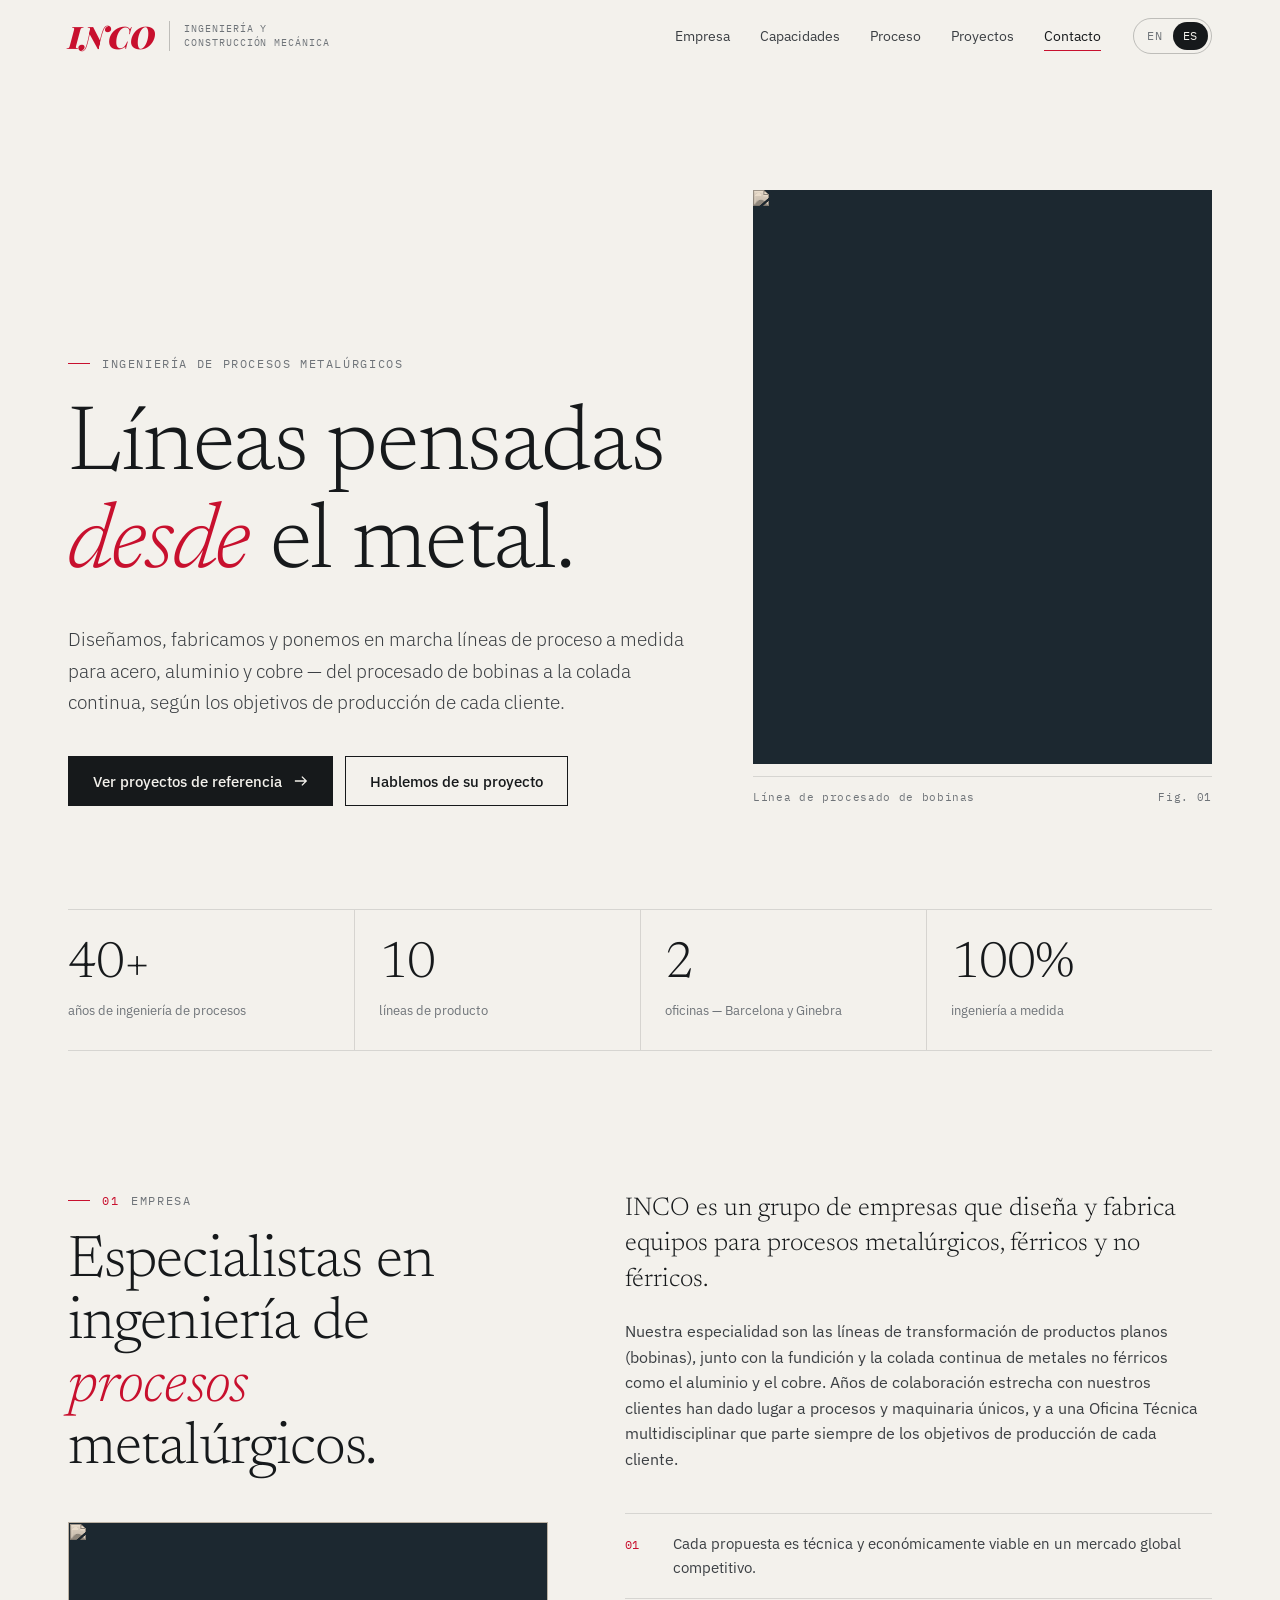
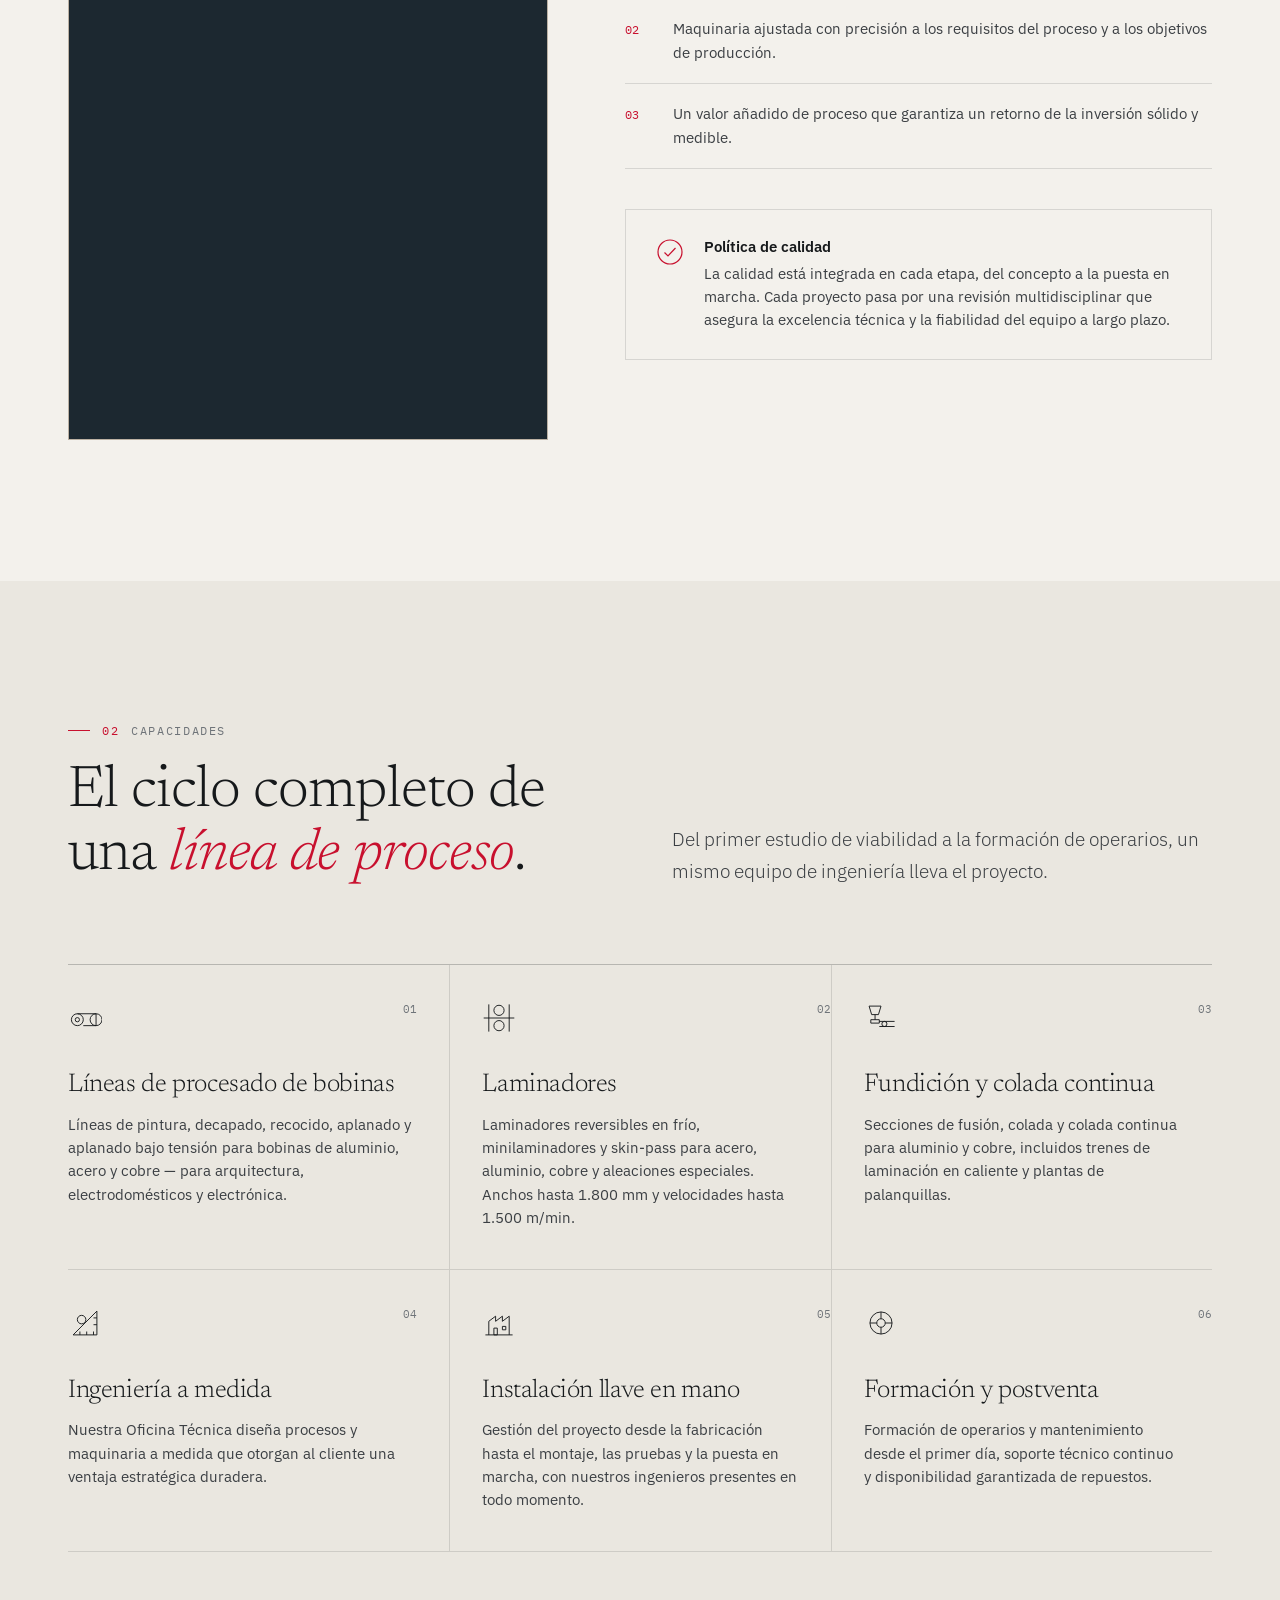
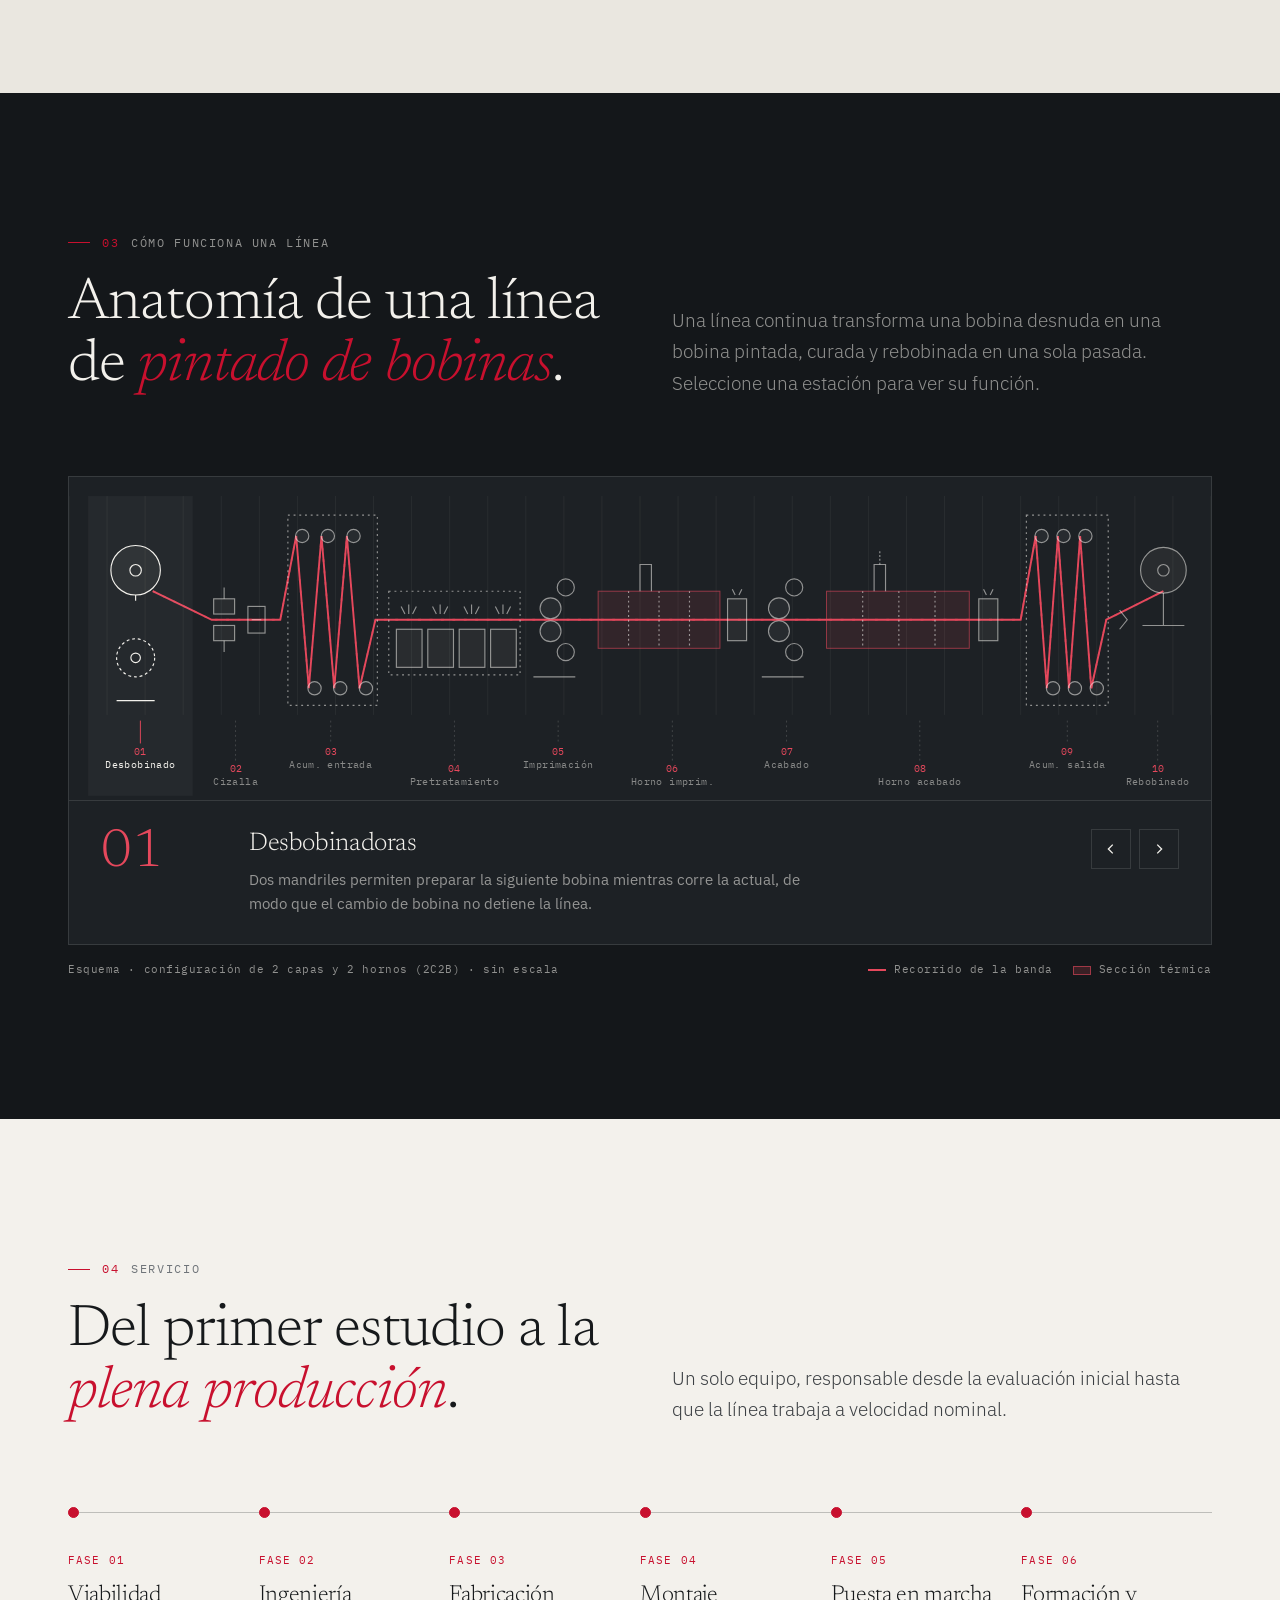
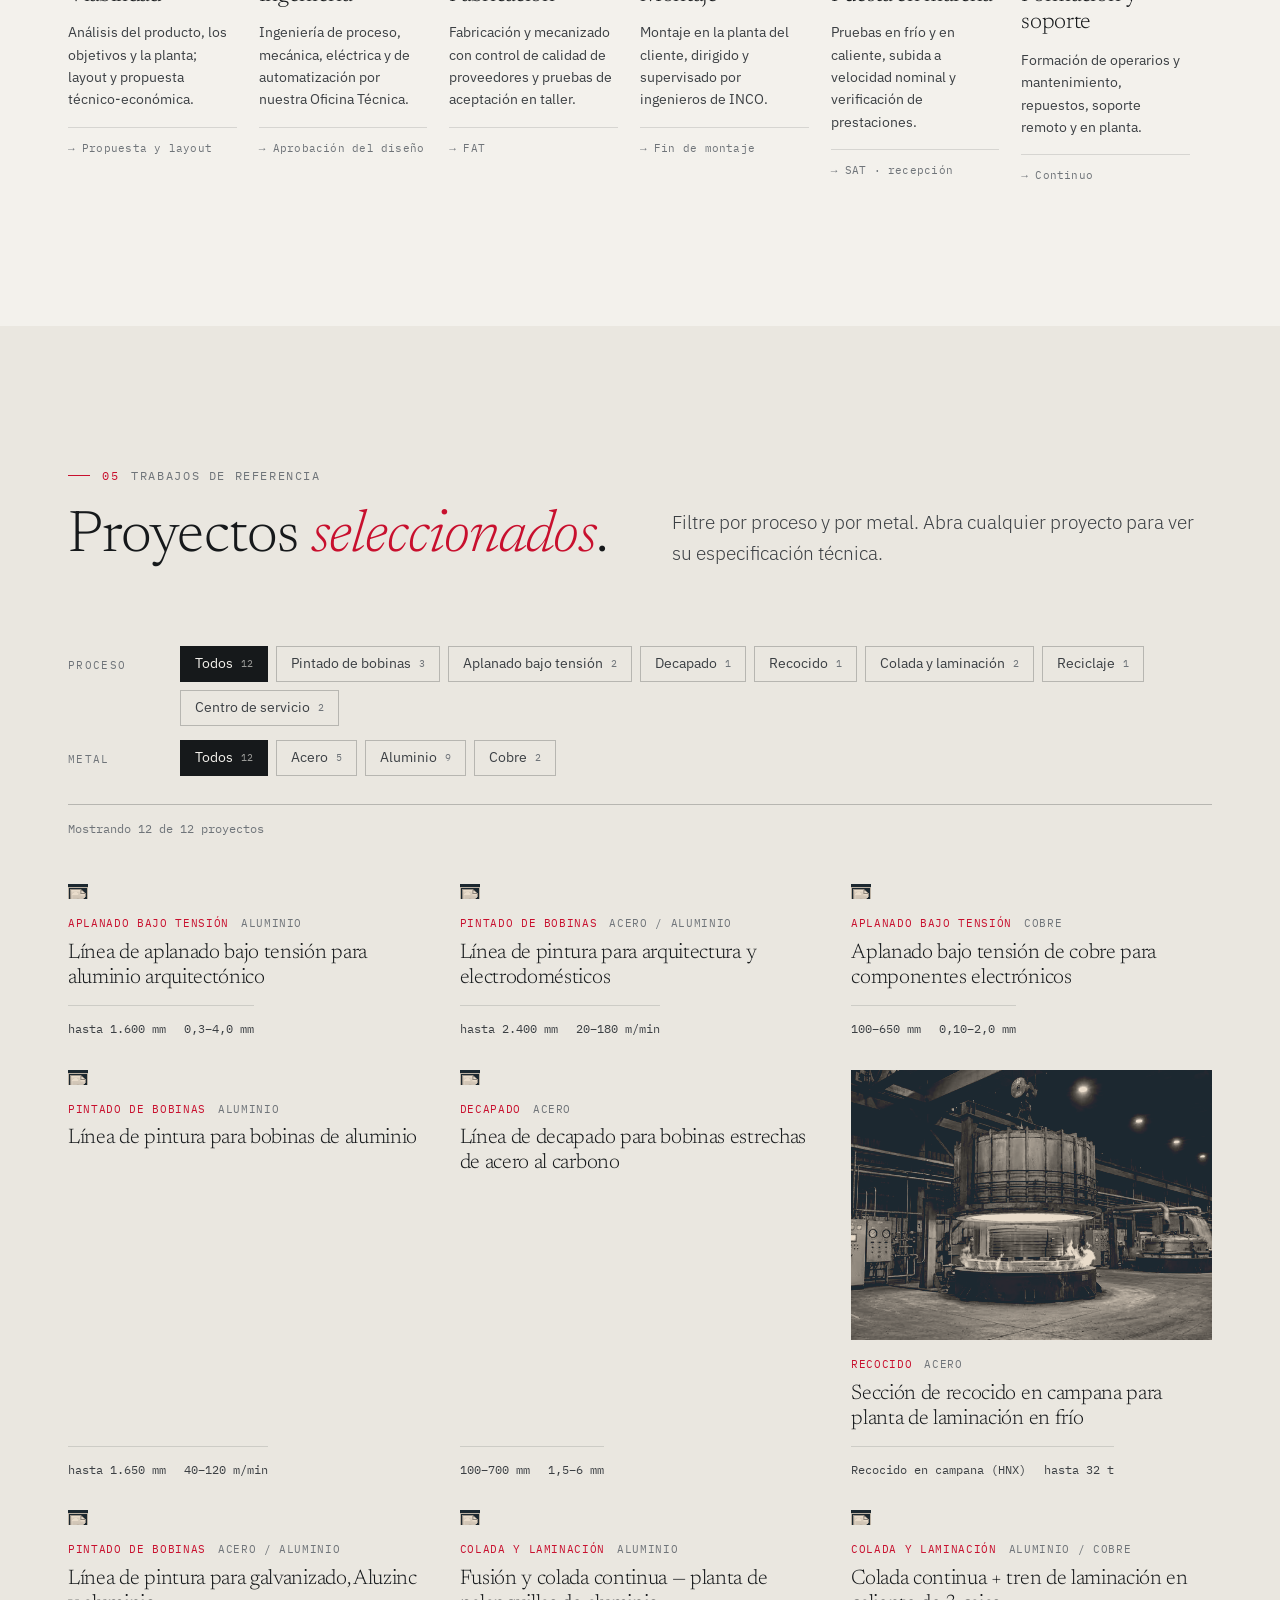
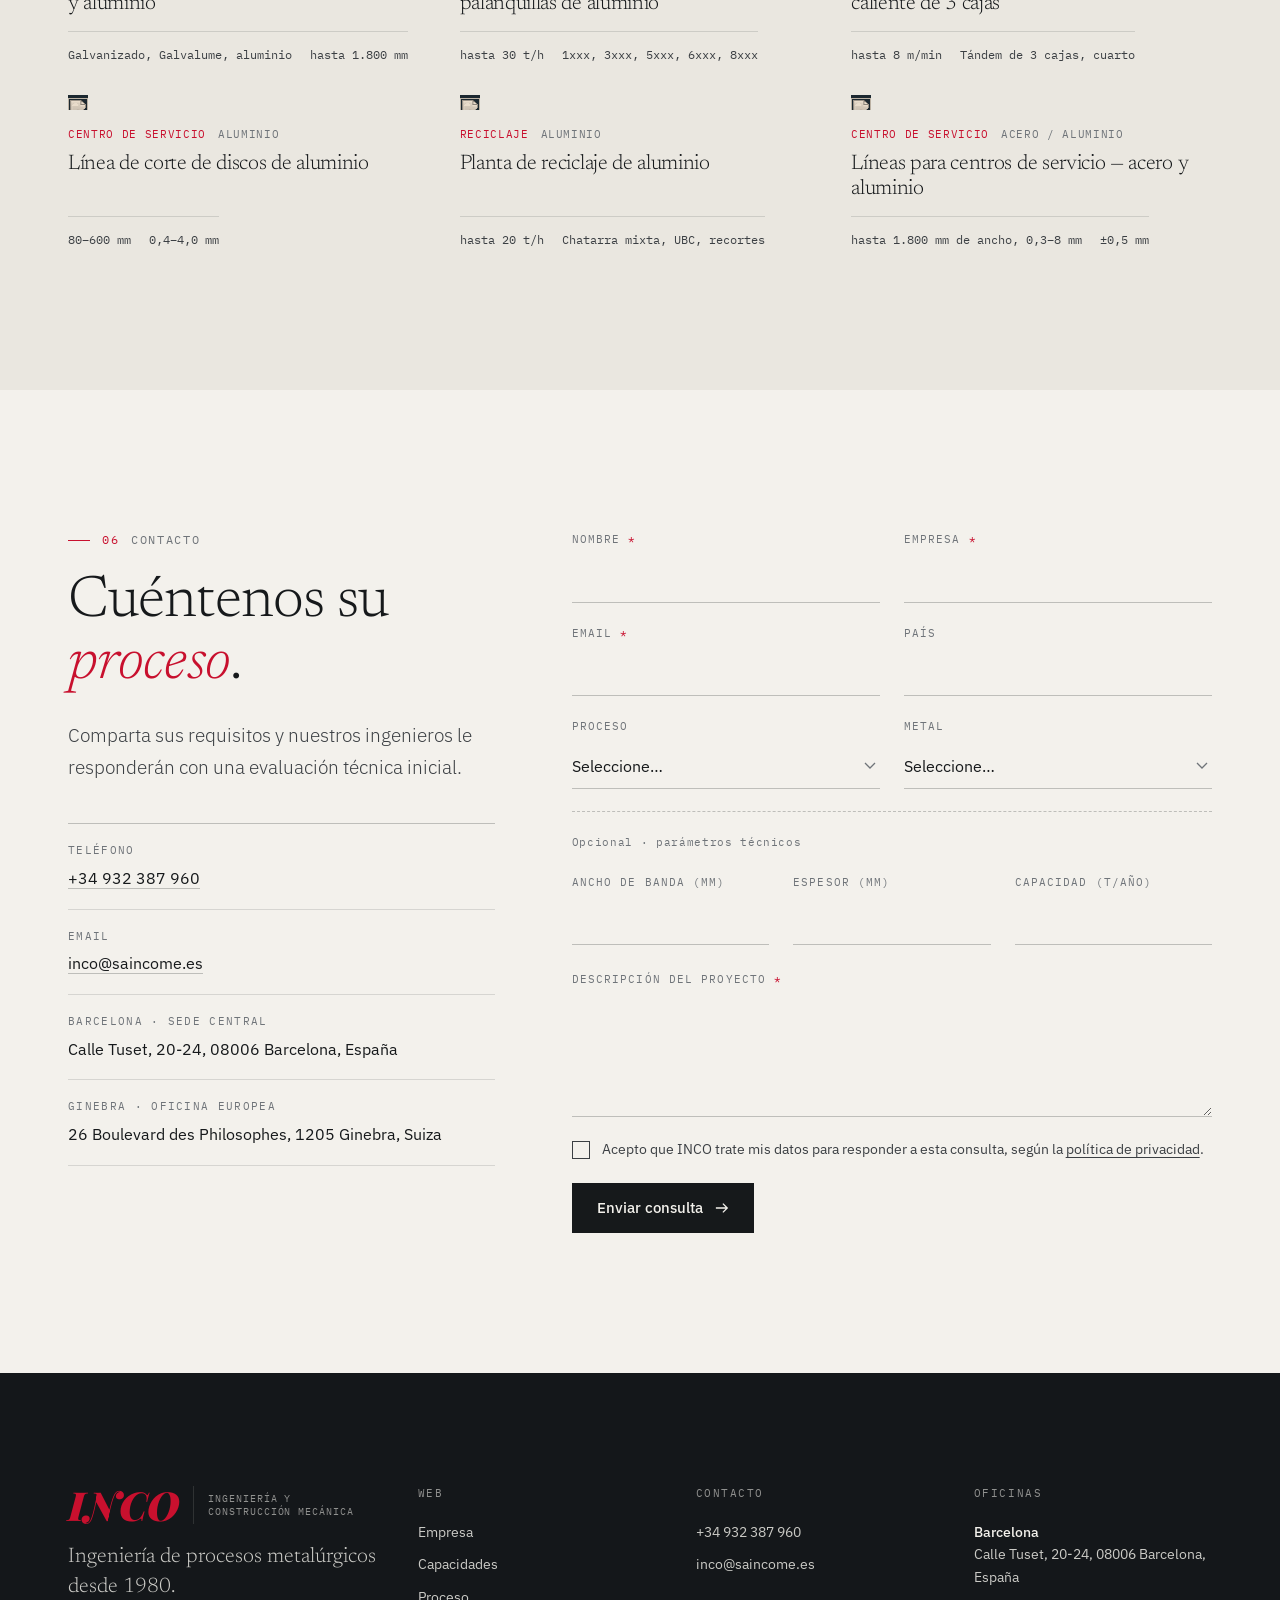
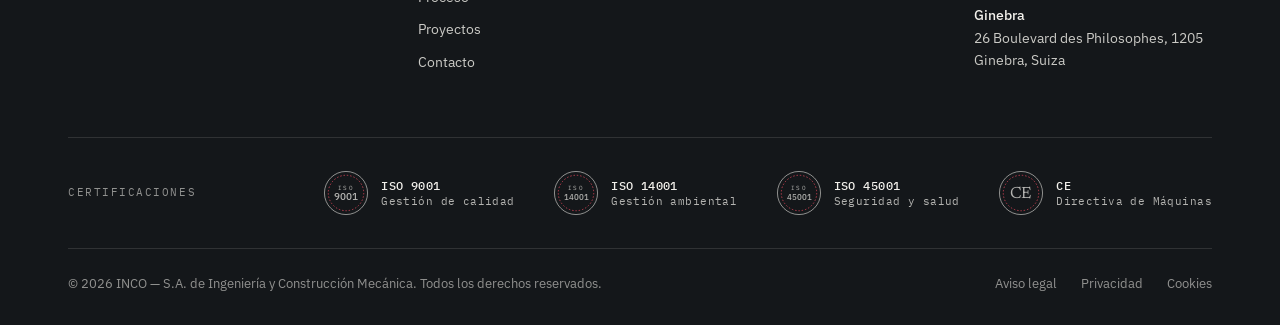
==== commit a517c032: "Footer: align certification seals in a 2-column grid on mobile Co-Authored-By: Claude Opus 5.5 <nore" ====
--- a/es/index.html
+++ b/es/index.html
@@ -300,7 +300,7 @@
       </div>
     </div>
     <!-- Certification seals: PENDING CONFIRMATION of INCO's actual certificates -->
-    <div class="certs"><span class="ct">Certificaciones</span><div class="seal" title="ISO 9001"><svg viewBox="0 0 48 48" aria-hidden="true"><circle cx="24" cy="24" r="22.5" fill="none" stroke="currentColor" stroke-width=".8"/><circle cx="24" cy="24" r="18.5" fill="none" stroke="#E5485C" stroke-width=".8" stroke-dasharray="1.5 2"/><text x="24" y="21" text-anchor="middle" font-family="Plex Mono, monospace" font-size="6.5" fill="currentColor" letter-spacing="1.2">ISO</text><text x="24" y="31" text-anchor="middle" font-family="Plex, sans-serif" font-size="10" font-weight="500" fill="currentColor">9001</text></svg><span><b>ISO 9001</b>Gestión de calidad</span></div><div class="seal" title="ISO 14001"><svg viewBox="0 0 48 48" aria-hidden="true"><circle cx="24" cy="24" r="22.5" fill="none" stroke="currentColor" stroke-width=".8"/><circle cx="24" cy="24" r="18.5" fill="none" stroke="#E5485C" stroke-width=".8" stroke-dasharray="1.5 2"/><text x="24" y="21" text-anchor="middle" font-family="Plex Mono, monospace" font-size="6.5" fill="currentColor" letter-spacing="1.2">ISO</text><text x="24" y="31" text-anchor="middle" font-family="Plex, sans-serif" font-size="10" font-weight="500" fill="currentColor">14001</text></svg><span><b>ISO 14001</b>Gestión ambiental</span></div><div class="seal" title="ISO 45001"><svg viewBox="0 0 48 48" aria-hidden="true"><circle cx="24" cy="24" r="22.5" fill="none" stroke="currentColor" stroke-width=".8"/><circle cx="24" cy="24" r="18.5" fill="none" stroke="#E5485C" stroke-width=".8" stroke-dasharray="1.5 2"/><text x="24" y="21" text-anchor="middle" font-family="Plex Mono, monospace" font-size="6.5" fill="currentColor" letter-spacing="1.2">ISO</text><text x="24" y="31" text-anchor="middle" font-family="Plex, sans-serif" font-size="10" font-weight="500" fill="currentColor">45001</text></svg><span><b>ISO 45001</b>Seguridad y salud</span></div><div class="seal" title="CE"><svg viewBox="0 0 48 48" aria-hidden="true"><circle cx="24" cy="24" r="22.5" fill="none" stroke="currentColor" stroke-width=".8"/><circle cx="24" cy="24" r="18.5" fill="none" stroke="#E5485C" stroke-width=".8" stroke-dasharray="1.5 2"/><text x="24" y="29.5" text-anchor="middle" font-family="Newsreader, Georgia, serif" font-size="17" font-weight="400" fill="currentColor" letter-spacing="1">CE</text></svg><span><b>CE</b>Directiva de Máquinas</span></div></div>
+    <div class="certs"><span class="ct">Certificaciones</span><div class="seal" title="ISO 9001"><svg viewBox="0 0 48 48" aria-hidden="true"><circle cx="24" cy="24" r="22.5" fill="none" stroke="currentColor" stroke-width=".8"/><circle cx="24" cy="24" r="18.5" fill="none" stroke="#E5485C" stroke-width=".8" stroke-dasharray="1.5 2"/><text x="24" y="21" text-anchor="middle" font-family="Plex Mono, monospace" font-size="6.5" fill="currentColor" letter-spacing="1.2">ISO</text><text x="24" y="31" text-anchor="middle" font-family="Plex, sans-serif" font-size="10" font-weight="500" fill="currentColor">9001</text></svg><span><b>ISO 9001</b>Gestión de calidad</span></div><div class="seal" title="ISO 14001"><svg viewBox="0 0 48 48" aria-hidden="true"><circle cx="24" cy="24" r="22.5" fill="none" stroke="currentColor" stroke-width=".8"/><circle cx="24" cy="24" r="18.5" fill="none" stroke="#E5485C" stroke-width=".8" stroke-dasharray="1.5 2"/><text x="24" y="21" text-anchor="middle" font-family="Plex Mono, monospace" font-size="6.5" fill="currentColor" letter-spacing="1.2">ISO</text><text x="24" y="31" text-anchor="middle" font-family="Plex, sans-serif" font-size="8.4" font-weight="500" fill="currentColor">14001</text></svg><span><b>ISO 14001</b>Gestión ambiental</span></div><div class="seal" title="ISO 45001"><svg viewBox="0 0 48 48" aria-hidden="true"><circle cx="24" cy="24" r="22.5" fill="none" stroke="currentColor" stroke-width=".8"/><circle cx="24" cy="24" r="18.5" fill="none" stroke="#E5485C" stroke-width=".8" stroke-dasharray="1.5 2"/><text x="24" y="21" text-anchor="middle" font-family="Plex Mono, monospace" font-size="6.5" fill="currentColor" letter-spacing="1.2">ISO</text><text x="24" y="31" text-anchor="middle" font-family="Plex, sans-serif" font-size="8.4" font-weight="500" fill="currentColor">45001</text></svg><span><b>ISO 45001</b>Seguridad y salud</span></div><div class="seal" title="CE"><svg viewBox="0 0 48 48" aria-hidden="true"><circle cx="24" cy="24" r="22.5" fill="none" stroke="currentColor" stroke-width=".8"/><circle cx="24" cy="24" r="18.5" fill="none" stroke="#E5485C" stroke-width=".8" stroke-dasharray="1.5 2"/><text x="24" y="29.5" text-anchor="middle" font-family="Newsreader, Georgia, serif" font-size="17" font-weight="400" fill="currentColor" letter-spacing="1">CE</text></svg><span><b>CE</b>Directiva de Máquinas</span></div></div>
     <div class="fbot">
       <span>© 2026 INCO — S.A. de Ingeniería y Construcción Mecánica. Todos los derechos reservados.</span>
       <nav aria-label="Legal"><a href="legal/index.html#legal">Aviso legal</a><a href="legal/index.html#privacy">Privacidad</a><a href="legal/index.html#cookies">Cookies</a></nav>
--- a/assets/css/site.css
+++ b/assets/css/site.css
@@ -356,6 +356,15 @@
   .fig-cap span:last-child{display:none}
   .hdr .brand span,.hdr .brand i{display:none}
 }
+@media (max-width:860px){
+  .certs{display:grid;grid-template-columns:repeat(2,minmax(0,1fr));gap:24px 20px;align-items:start}
+  .certs .ct{grid-column:1/-1;margin:0}
+  .seal{align-items:center}
+}
+@media (max-width:380px){
+  .seal svg{width:40px;height:40px}
+  .seal span{font-size:10px}
+}
 @media (prefers-reduced-motion:reduce){
   html{scroll-behavior:auto}
   *,*::before,*::after{animation:none!important;transition:none!important}
